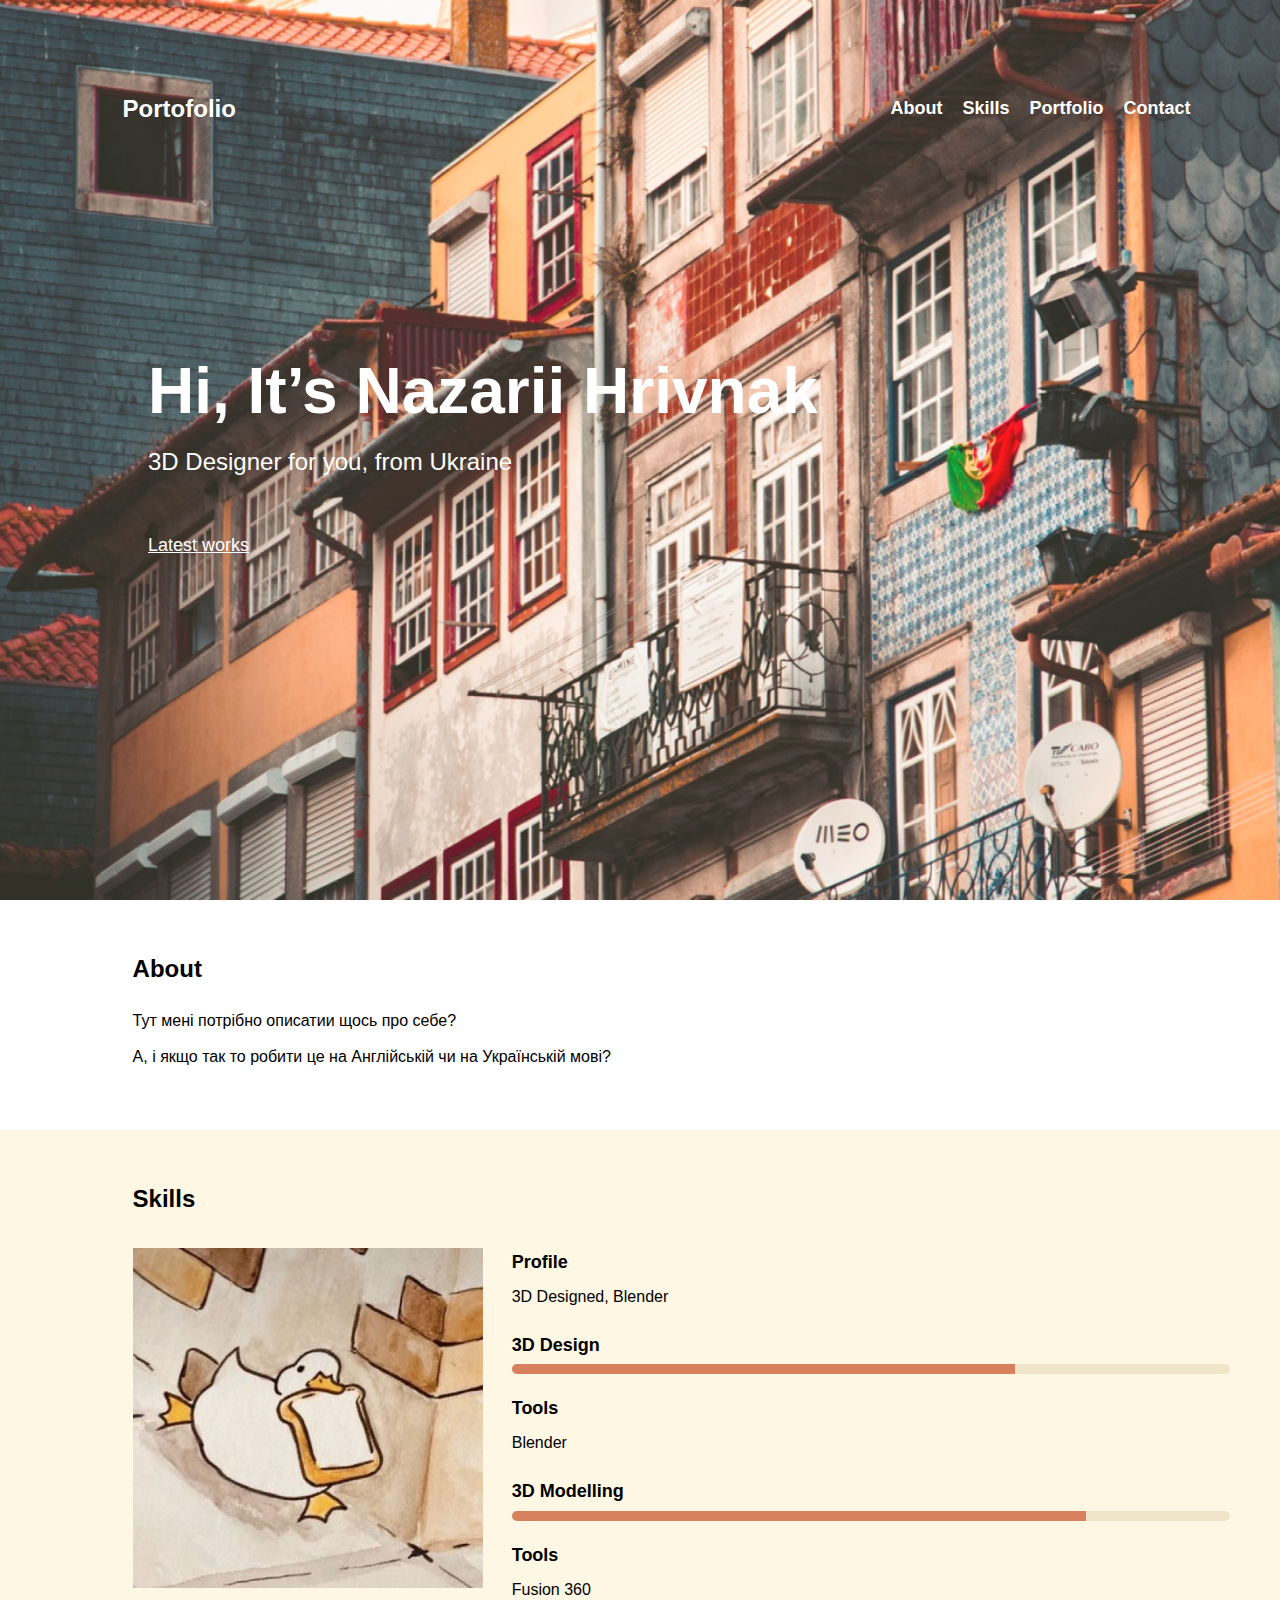
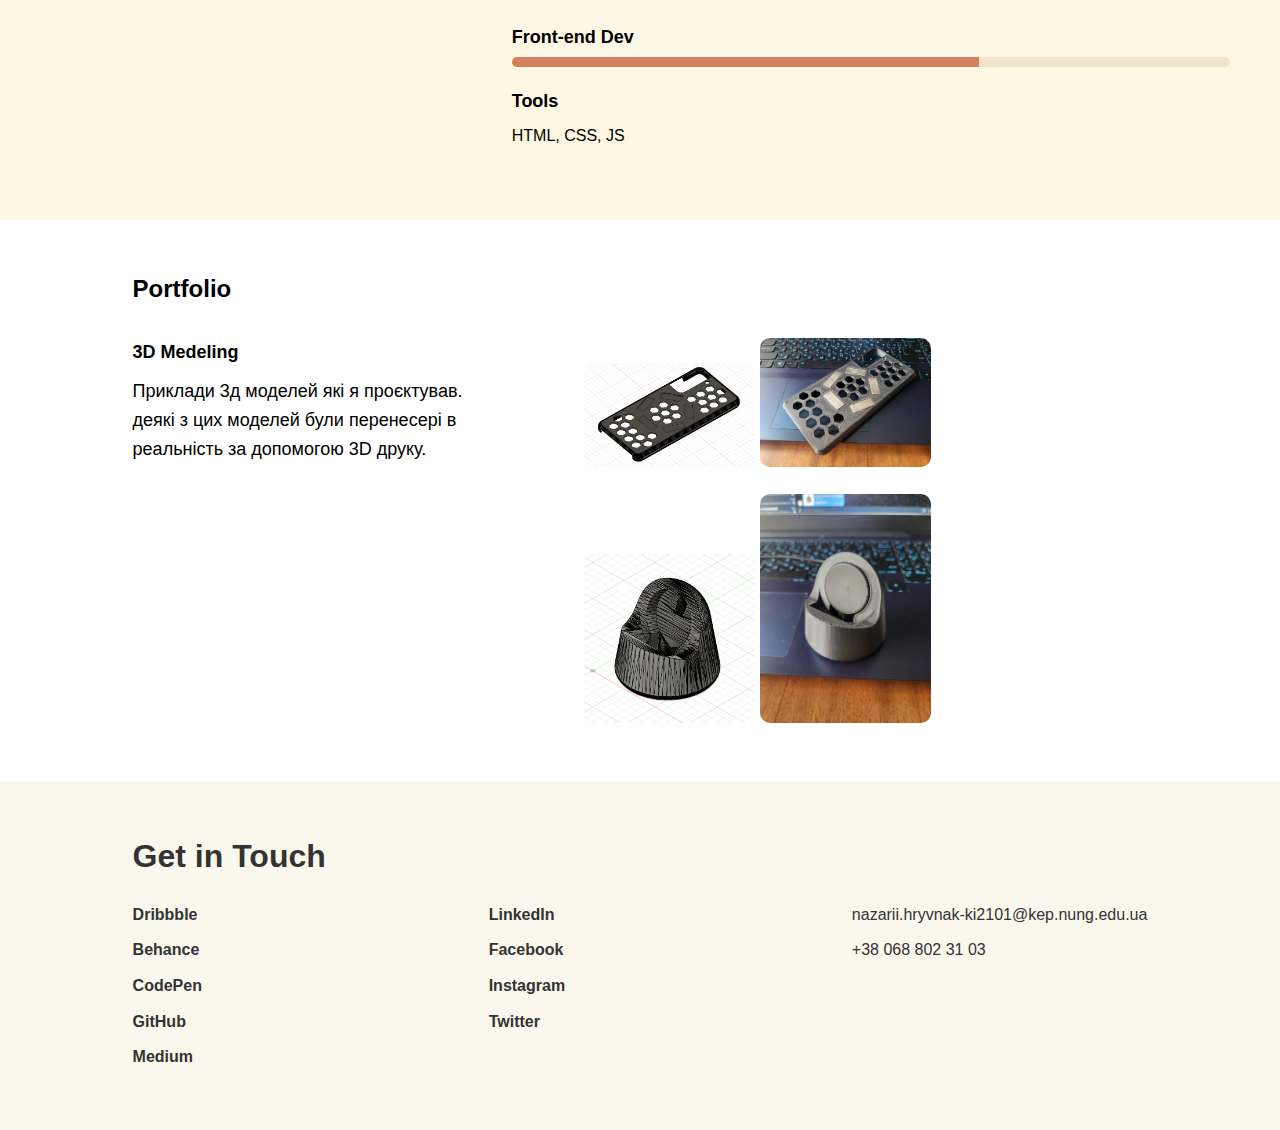
==== index.html @ b65e94d0 "Add files via upload" ====
<!DOCTYPE html>
<html lang="en">
<head>
    <meta charset="UTF-8">
    <meta name="viewport" content="width=device-width, initial-scale=1.0">
    <title>Portfolio</title>
    <link rel="stylesheet" href="styles.css">
</head>
<body>
    <header>
        <nav>
            <div class="logo">Portofolio</div>
            <ul>
                <li><a href="#about">About</a></li>
                <li><a href="#skills">Skills</a></li>
                <li><a href="#portfolio">Portfolio</a></li>
                <li><a href="#contact">Contact</a></li>
            </ul>
        </nav>
        <section class="hero">
            <div class="overlay">
                <h1>Hi, It’s Nazarii Hrivnak</h1>
                <p>3D Designer for you, from Ukraine</p>
                <a href="#portfolio" class="btn">Latest works</a>
            </div>
        </section>
    </header>

    <main>
        <section id="about" class="about">
            <h2>About</h2>
            <p>Тут мені потрібно описатии щось про себе?</p>
            <p>А, і якщо так то робити це на Англійській чи на Українській мові?</p>
        </section>

        <section id="skills" class="skills">
            <h2>Skills</h2>
            <div class="skills-container">
                <div class="profile-img">
                    <img src="Images/Photo.jpg" alt="Profile Image">
                </div>

                <div class="skills-info">
                    <div class="skill-row">
                        <span class="label">Profile</span>
                        <span class="info">3D Designed, Blender</span>
                    </div>

                    <div class="skill-row">
                        <span class="label">3D Design</span>
                        <div class="progress-bar">
                            <div class="progress" style="width: 70%;"></div>
                        </div>
                    </div>

                    <div class="skill-row">
                        <span class="label">Tools</span>
                        <span class="info">Blender</span>
                    </div>

                    <div class="skill-row">
                        <span class="label">3D Modelling</span>
                        <div class="progress-bar">
                            <div class="progress" style="width: 80%;"></div>
                        </div>
                    </div>

                    <div class="skill-row">
                        <span class="label">Tools</span>
                        <span class="info">Fusion 360</span>
                    </div>

                    <div class="skill-row">
                        <span class="label">Front-end Dev</span>
                        <div class="progress-bar">
                            <div class="progress" style="width: 65%;"></div>
                        </div>
                    </div>

                    <div class="skill-row">
                        <span class="label">Tools</span>
                        <span class="info">HTML, CSS, JS</span>
                    </div>
                </div>
            </div>
        </section>


        <section id="portfolio" class="portfolio">
            <h2>Portfolio</h2>
            <div class="portfolio-container">
                <div class="portfolio-description">
                    <h3>3D Medeling</h3>
                    <p>Приклади 3д моделей які я проєктував. деякі з цих моделей були перенесері в реальність за допомогою 3D друку.</p>
                </div>
                <div class="portfolio-images">
                    <div class="image-row">
                        <img src="Images/CaseM.png" alt="Portfolio image 1">
                        <img src="Images/CaseR.jpg" alt="Portfolio image 2">
                    </div>
                    <div class="image-row">
                        <img src="Images/WatchM.png" alt="Portfolio image 3">
                        <img src="Images/watchR.jpg" alt="Portfolio image 4">
                    </div>
                </div>
            </div>
        </section>

        <footer id="contact" class="contact">
            <h2>Get in Touch</h2>
            <div class="contact-container">
                <div class="social-links">
                    <ul>
                        <li><a href="#">Dribbble</a></li>
                        <li><a href="#">Behance</a></li>
                        <li><a href="#">CodePen</a></li>
                        <li><a href="#">GitHub</a></li>
                        <li><a href="#">Medium</a></li>
                    </ul>
                </div>
                <div class="social-links">
                    <ul>
                        <li><a href="#">LinkedIn</a></li>
                        <li><a href="#">Facebook</a></li>
                        <li><a href="#">Instagram</a></li>
                        <li><a href="#">Twitter</a></li>
                    </ul>
                </div>
                <div class="contact-info">
                    <p><a href="mailto:email@example.com">nazarii.hryvnak-ki2101@kep.nung.edu.ua</a></p>
                    <p>+38 068 802 31 03</p>
                </div>
            </div>
        </footer>

    </main>
</body>
</html>
---- styles.css ----
* {
    margin: 0;
    padding: 0;
    box-sizing: border-box;
}

body {
    font-family: Arial, sans-serif;
    line-height: 1.6;
}

header {
    position: relative;
}

nav {
    display: flex;
    justify-content: space-between;
    align-items: center;
    padding: 7%;
    background: transparent;
    position: absolute;
    width: 100%;
    color: #fff;
    font-weight: bold;
    top: 0;
    z-index: 10;
}

nav .logo {
    padding-left: 3%;
    font-size: 24px;
    font-weight: bold;
}

nav ul {
    list-style: none;
    display: flex;
}

nav ul li {
    margin-left: 20px;
}

nav ul li a {
    text-decoration: none;
    color: #ffffff;
    font-weight: bold;
    font-size: 18px;
}

.hero {
    background: url('Images/main-bg.png') no-repeat center center/cover;
    height: 100vh;
    position: relative;
    display: flex;
    justify-content: left;
    padding-left: 10%;
    align-items: center;
    opacity: 0.9;
}

.hero .overlay {
    background: transparent;
    color: #fff;
    padding: 20px;
    font-size: 15px;
    text-align: left;
    position: relative;
}

.hero h1 {
    font-size: 64px;
}

.hero p {
    font-size: 24px;
}

.hero .btn {
    display: inline-block;
    font-size: 18px;
    margin-top: 50px;
    background: transparent;
    color: #ffffff;
    text-decoration: underline;
}

.about {
    padding: 50px;
    text-align: left;
}

.about h2 {
    font-size: 24px;
    margin-bottom: 20px;
    padding-left: 7%;
}

.about p {
    font-size: 1rem;
    margin-bottom: 10px;
    padding-left: 7%;
}

@media (max-width: 768px) {
    .hero h1 {
        font-size: 2rem;
    }

    .hero p {
        font-size: 1rem;
    }

    nav ul {
        flex-direction: column;
        margin-top: 10px;
    }

    nav ul li {
        margin-left: 0;
        margin-bottom: 10px;
    }
}




.skills {
    padding: 50px;
    background-color: #fdf7e3; 
    display: flex;
    flex-direction: column;
    
}

.skills h2 {
    text-align: left;
    font-size: 24px;
    margin-bottom: 30px;
    padding-left: 7%;
}

.skills-container {
    display: grid;
    grid-template-columns: 1fr 2fr;
    gap: 20px;
    margin-left: 7%;
    align-items: start;
}

.profile-img img {
    width: 350px;
    height: 340px;
}

.skills-info {
    font-size: 18px;
    display: flex;
    flex-direction: column;
    justify-content: space-between;
}

.skill-row {
    font-size: 18px;
    margin-bottom: 20px;
}

.skill-row .label {
    font-size: 18px;
    font-weight: bold;
    margin-bottom: 5px;
    display: block;
}

.skill-row .info {
    font-size: 1rem;
    margin-bottom: 10px;
}

.progress-bar {
    width: 100%;
    background-color: #f0e5c9;
    border-radius: 5px;
    overflow: hidden;
}

.progress {
    height: 10px;
    background-color: #d6805d;
}

@media (max-width: 768px) {
    .skills-container {
        grid-template-columns: 1fr;
    }

    .profile-img img {
        max-width: 100%;
    }
}



.portfolio {
    padding: 50px;
    background-color: #fff;
}

.portfolio h2 {
    padding-left: 7%;
    font-size: 24px;
    margin-bottom: 30px;
    text-align: left;
}

.portfolio-container {
    padding-left: 7%;
    display: grid;
    grid-template-columns: 1fr 2fr;
    gap: 20px;
    align-items: start;
}

.portfolio-description h3 {

    font-size: 18px;
    margin-bottom: 10px;
}

.portfolio-description p {

    font-size: 18px;
    line-height: 1.6;
    margin-bottom: 20px;
}

.portfolio-images {
    display: flex;
    flex-wrap: wrap;
    justify-content: space-between;
    gap: 20px;
    padding-left: 10%;
    padding-right: 10%;
}

.portfolio-images img {
    width: calc(33.33% - 20px);
    height: auto;
    object-fit: cover;
    border-radius: 10px;
}

@media (max-width: 1024px) {
    .portfolio-images img {
        width: calc(50% - 20px); 
    }
}

@media (max-width: 768px) {
    .portfolio-images img {
        width: 100%; 
    }
}


@media (max-width: 768px) {
    .portfolio-container {
        grid-template-columns: 1fr;
    }

    .image-row {
        flex-direction: column;
    }

    .portfolio h2 {
        text-align: center;
    }
}



.contact {
    padding: 50px;
    background-color: #faf7ed;
    text-align: left;
}

.contact h2 {
    padding-left: 7%;
    font-size: 2rem;
    margin-bottom: 20px;
    text-align: left;
    color: #333;
}

.contact-container {
    padding-left: 7%;
    padding-right: 7%;
    display: flex;
    justify-content: space-between;
    flex-wrap: wrap;
    gap: 20px;
}

.social-links ul {
    list-style: none;
    padding: 0;
}

.social-links ul li {
    margin-bottom: 10px;
}

.social-links ul li a {
    text-decoration: none;
    color: #333;
    font-weight: bold;
    transition: color 0.3s;
}

.social-links ul li a:hover {
    color: #666;
}

.contact-info p {
    margin-bottom: 10px;
    font-size: 1rem;
    color: #333;
}

.contact-info p a {
    text-decoration: none;
    color: #333;
    transition: color 0.3s;
}

.contact-info p a:hover {
    color: #666;
}

@media (max-width: 768px) {
    .contact-container {
        flex-direction: column;
        align-items: center;
        text-align: center;
    }
}
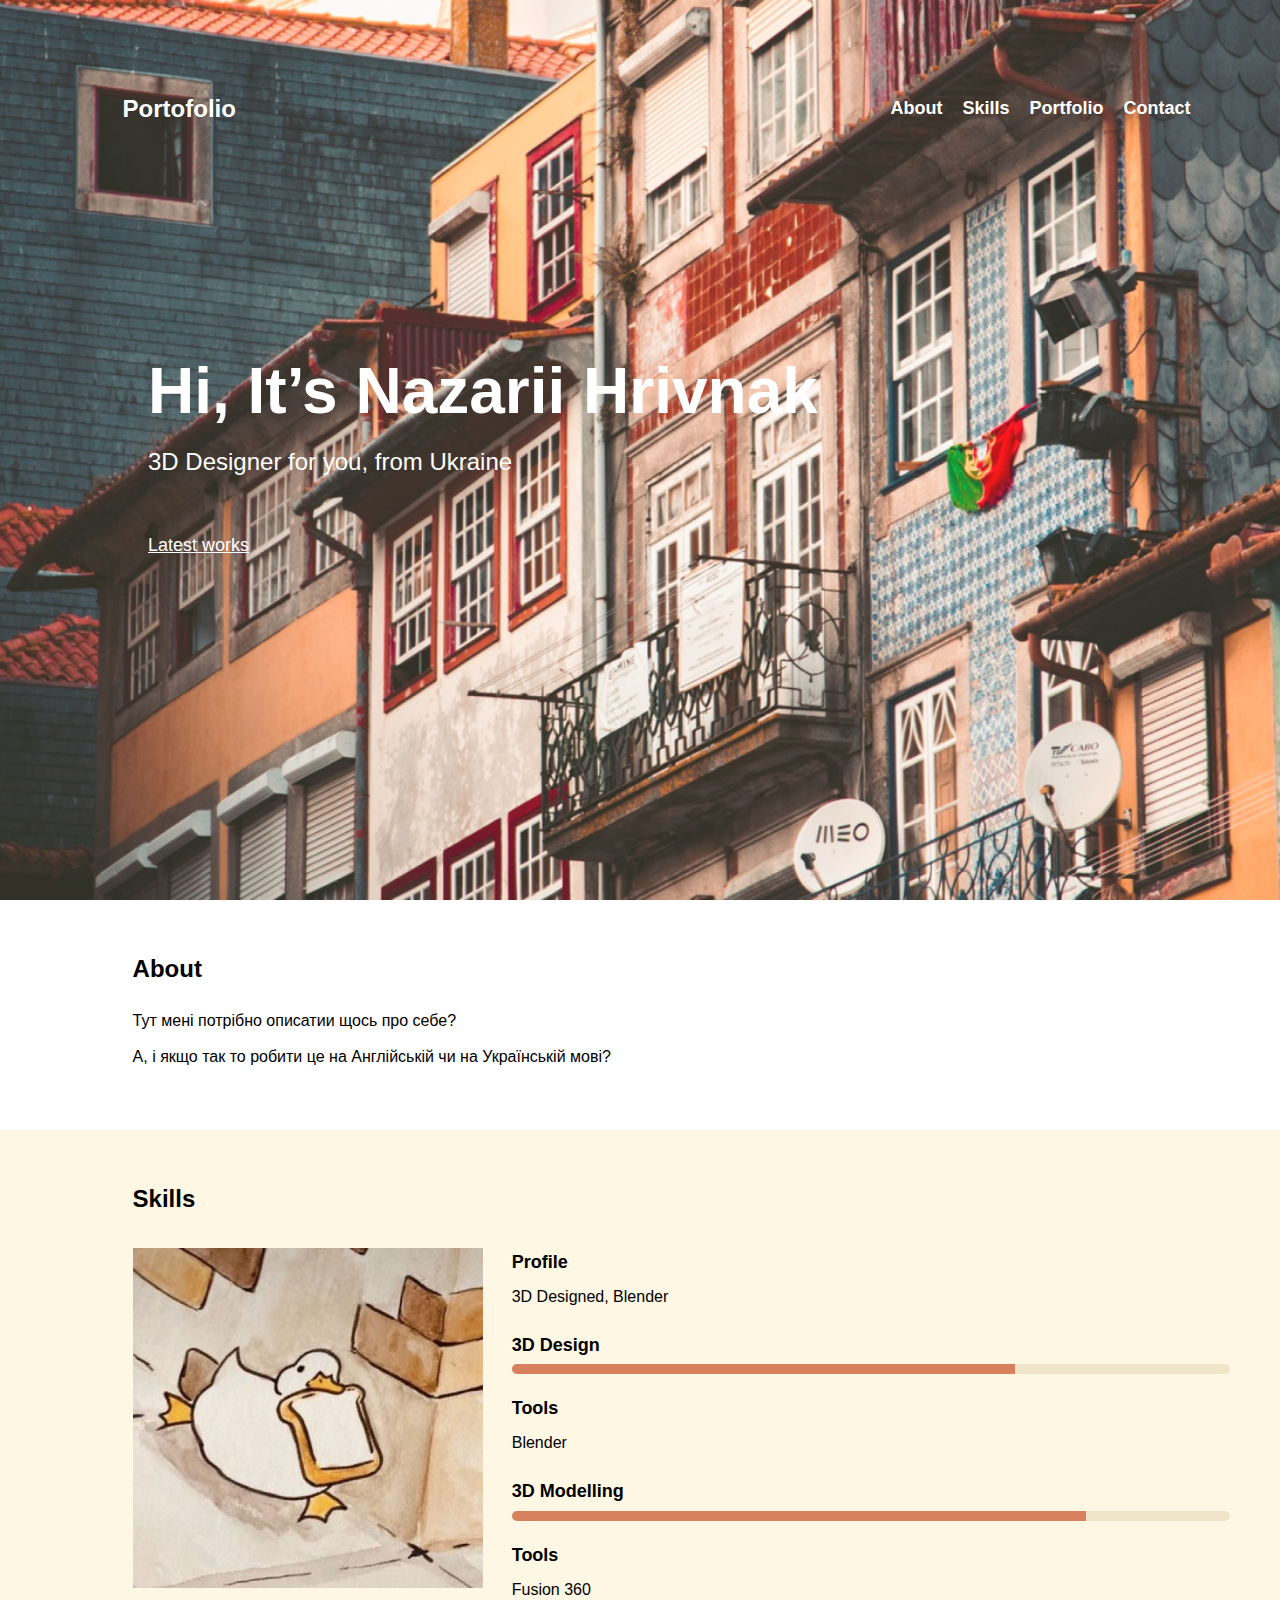
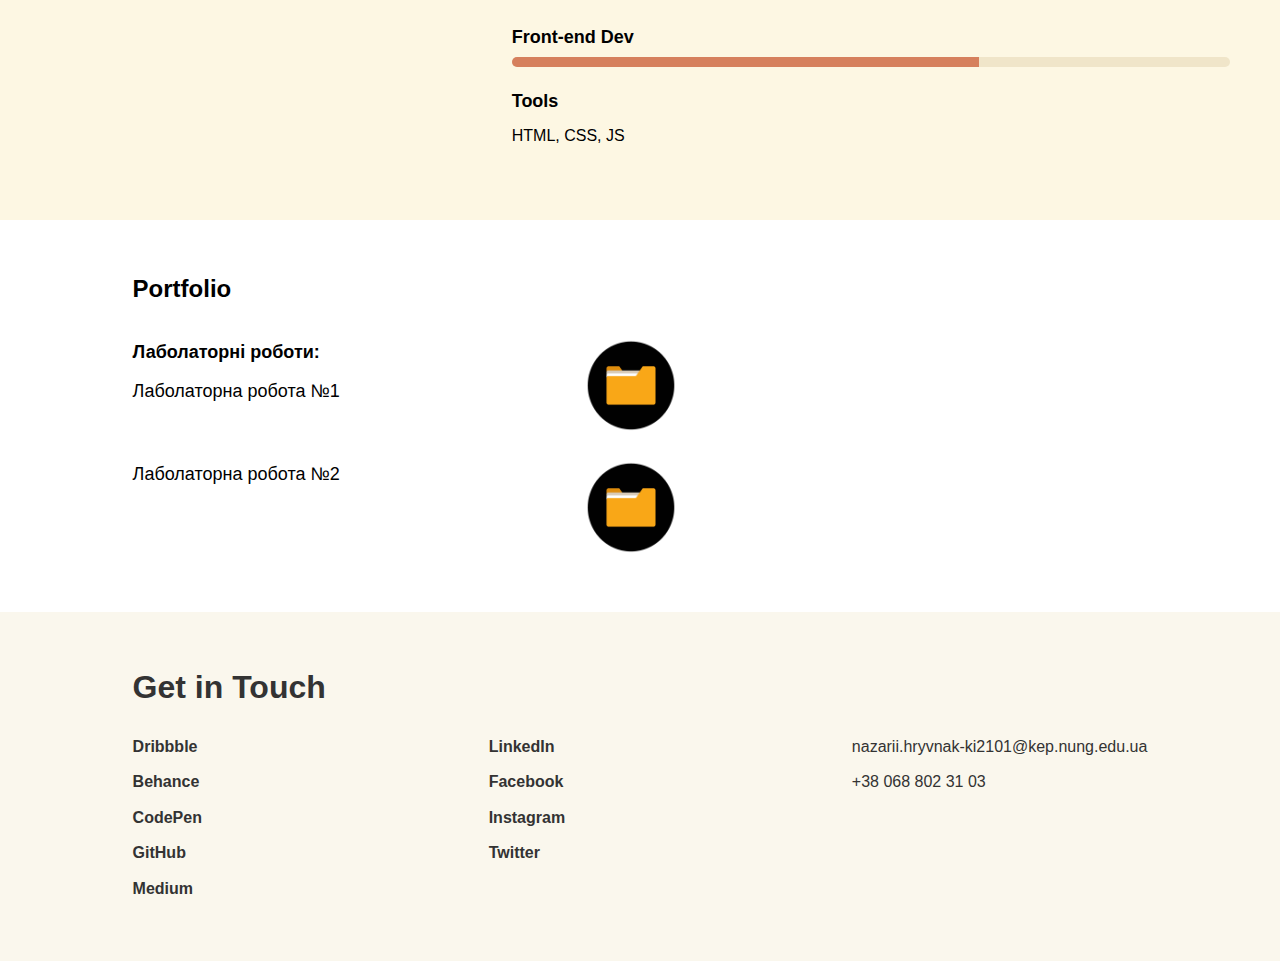
==== commit 8a470f84: "Add files via upload" ====
--- a/index.html
+++ b/index.html
@@ -90,19 +90,29 @@
             <h2>Portfolio</h2>
             <div class="portfolio-container">
                 <div class="portfolio-description">
-                    <h3>3D Medeling</h3>
-                    <p>Приклади 3д моделей які я проєктував. деякі з цих моделей були перенесері в реальність за допомогою 3D друку.</p>
+                    <h3>Лаболаторні роботи:</h3>
+                    <p>Лаболаторна робота №1</p>
                 </div>
                 <div class="portfolio-images">
                     <div class="image-row">
-                        <img src="Images/CaseM.png" alt="Portfolio image 1">
-                        <img src="Images/CaseR.jpg" alt="Portfolio image 2">
-                    </div>
-                    <div class="image-row">
-                        <img src="Images/WatchM.png" alt="Portfolio image 3">
-                        <img src="Images/watchR.jpg" alt="Portfolio image 4">
+                        <a href="Lab1/index.html" target="_blank">
+                            <img src="Images/1726381969656.png" alt="Portfolio image 1" class="hover-image">
+                        </a>
                     </div>
                 </div>
+                
+
+                <div class="portfolio-description">
+                    <p>Лаболаторна робота №2</p>
+                </div>
+                <div class="portfolio-images">
+                    <div class="image-row">
+                        <a href="index.html" target="_blank">
+                            <img src="Images/1726381969656.png" alt="Portfolio image 1" class="hover-image">
+                        </a>
+                    </div>
+                </div>
+
             </div>
         </section>
 
--- a/styles.css
+++ b/styles.css
@@ -202,6 +202,7 @@
 
 
 
+
 .portfolio {
     padding: 50px;
     background-color: #fff;
@@ -238,18 +239,27 @@
 .portfolio-images {
     display: flex;
     flex-wrap: wrap;
-    justify-content: space-between;
-    gap: 20px;
     padding-left: 10%;
     padding-right: 10%;
 }
 
 .portfolio-images img {
-    width: calc(33.33% - 20px);
+    width: calc(20% - 20px);
     height: auto;
     object-fit: cover;
     border-radius: 10px;
 }
+
+.portfolio-images .image-row a .hover-image {
+    transition: opacity 0.5s ease;
+}
+
+.portfolio-images .image-row a .hover-image:hover {
+    content: url('Images/1726381944969.png');
+}
+
+
+
 
 @media (max-width: 1024px) {
     .portfolio-images img {
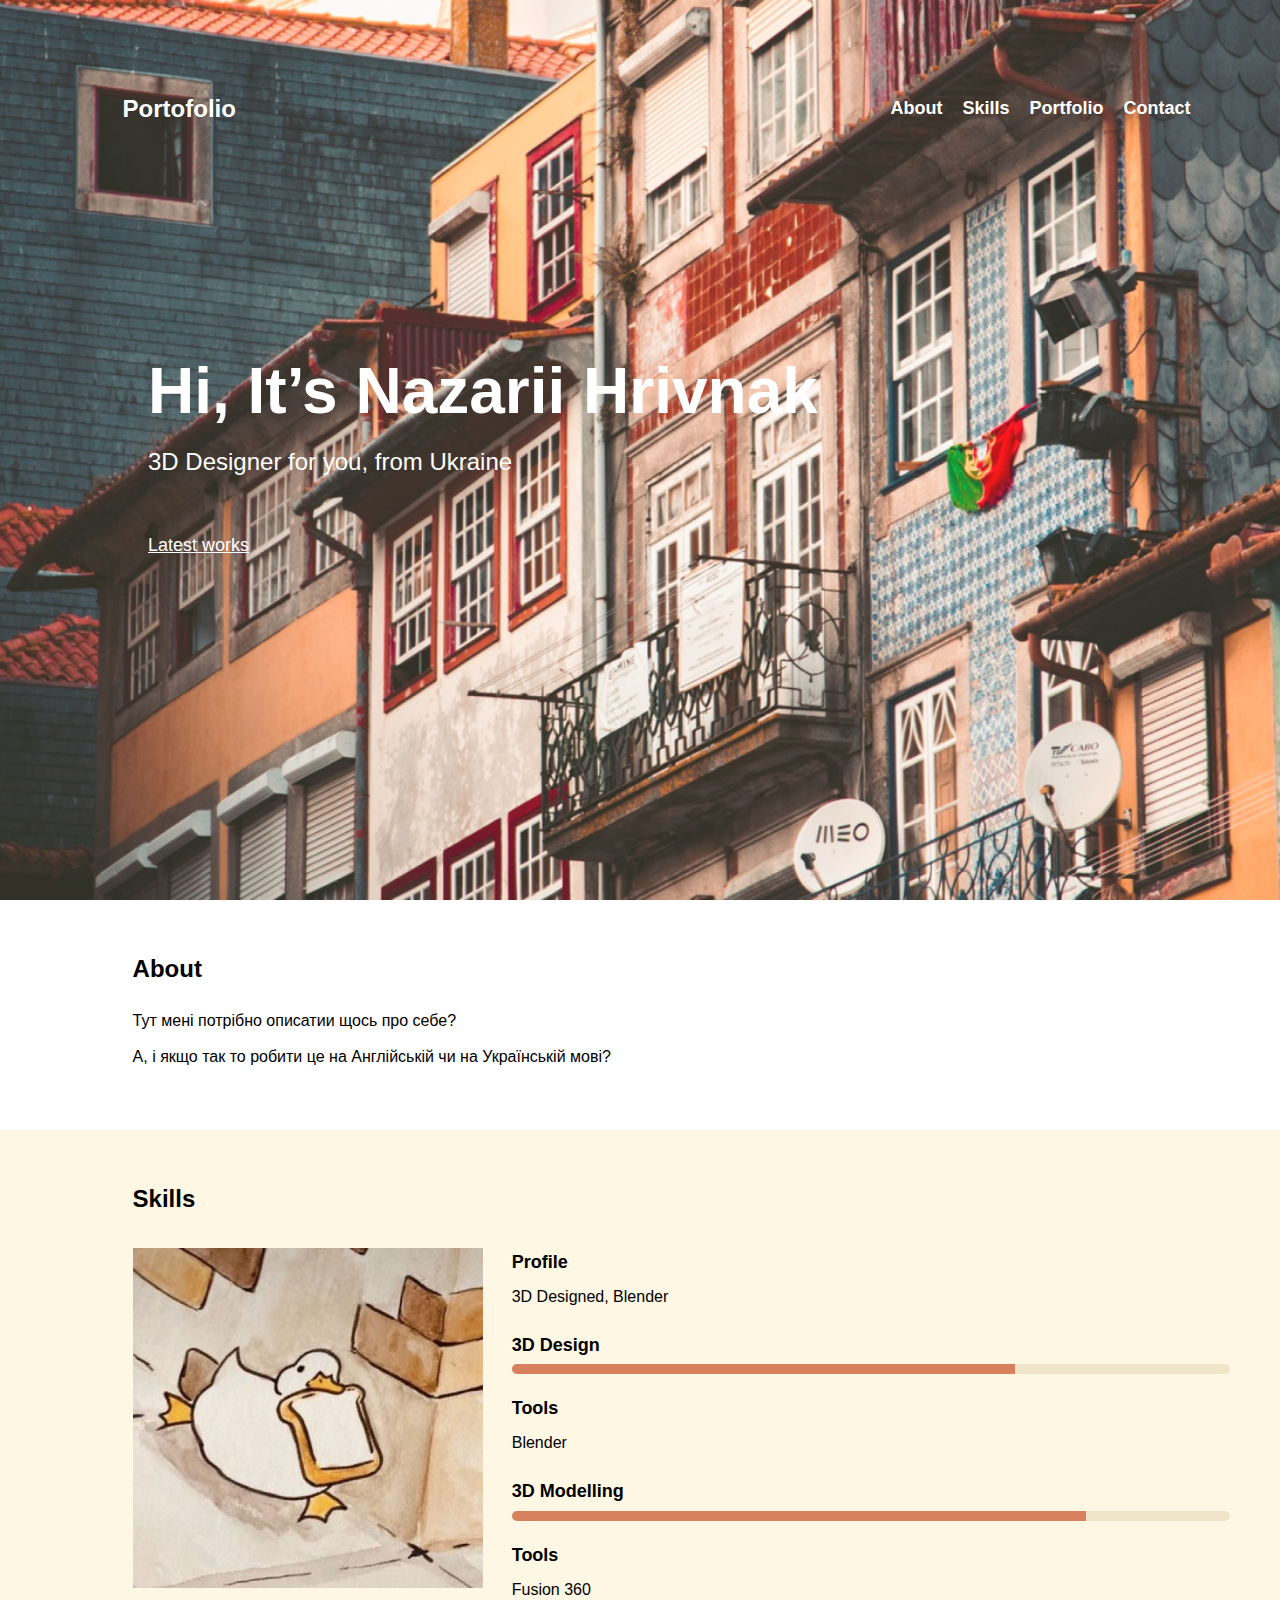
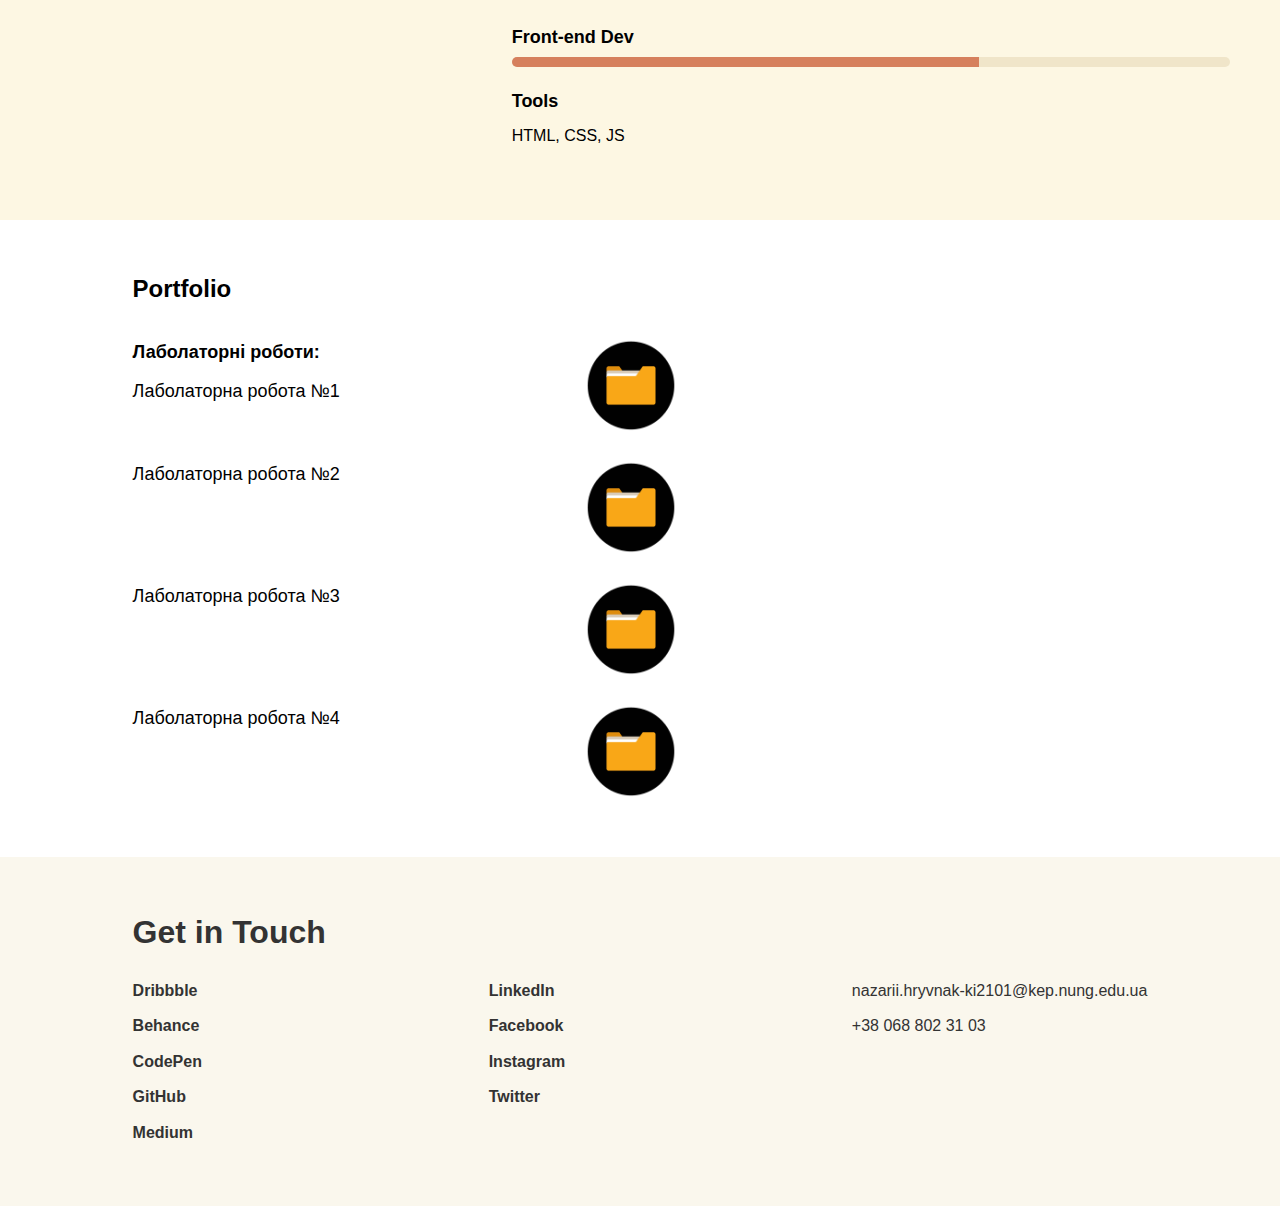
==== commit f0d10df8: "Update index.html" ====
--- a/index.html
+++ b/index.html
@@ -113,6 +113,32 @@
                     </div>
                 </div>
 
+
+                <div class="portfolio-description">
+                    <p>Лаболаторна робота №3</p>
+                </div>
+                <div class="portfolio-images">
+                    <div class="image-row">
+                        <a href="Lab3/index.html" target="_blank">
+                            <img src="Images/1726381969656.png" alt="Portfolio image 1" class="hover-image">
+                        </a>
+                    </div>
+                </div>
+
+
+                <div class="portfolio-description">
+                    <p>Лаболаторна робота №4</p>
+                </div>
+                <div class="portfolio-images">
+                    <div class="image-row">
+                        <a href="Lab4/index.html" target="_blank">
+                            <img src="Images/1726381969656.png" alt="Portfolio image 1" class="hover-image">
+                        </a>
+                    </div>
+                </div>
+
+
+
             </div>
         </section>
 
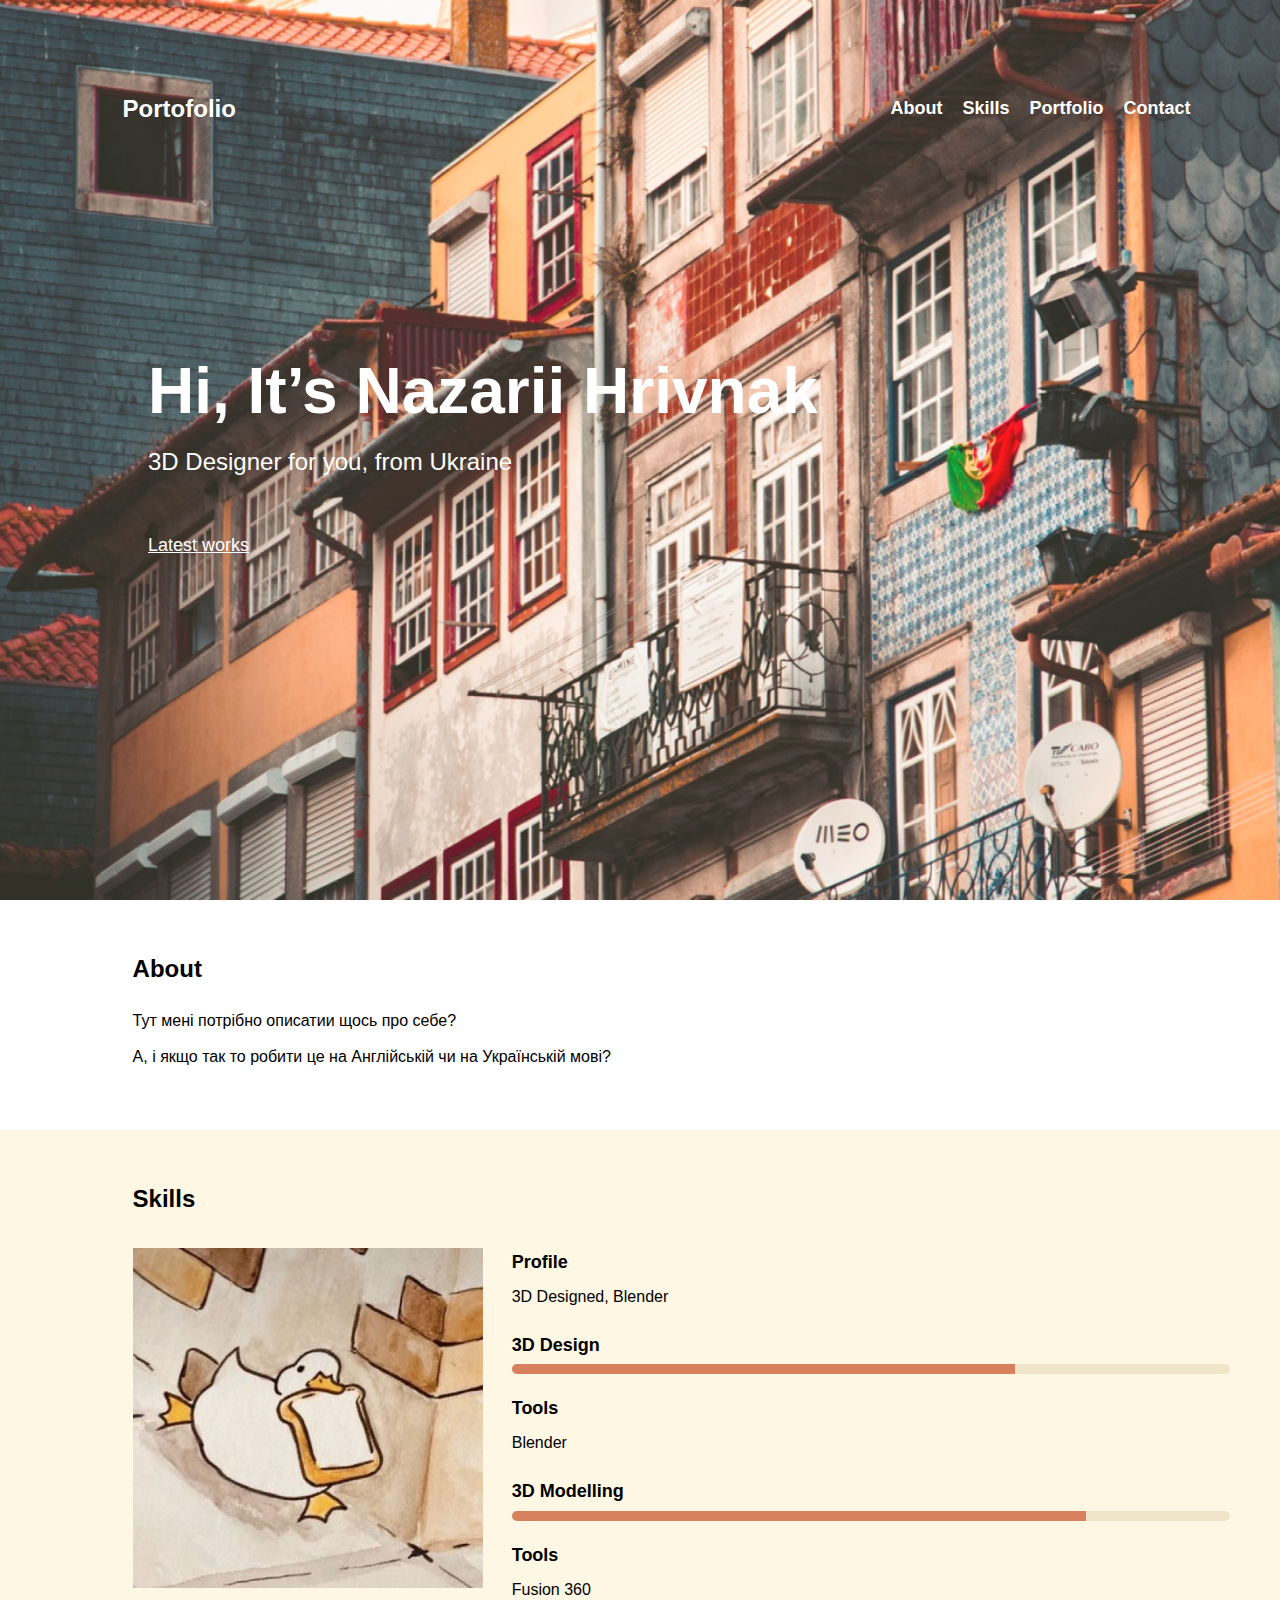
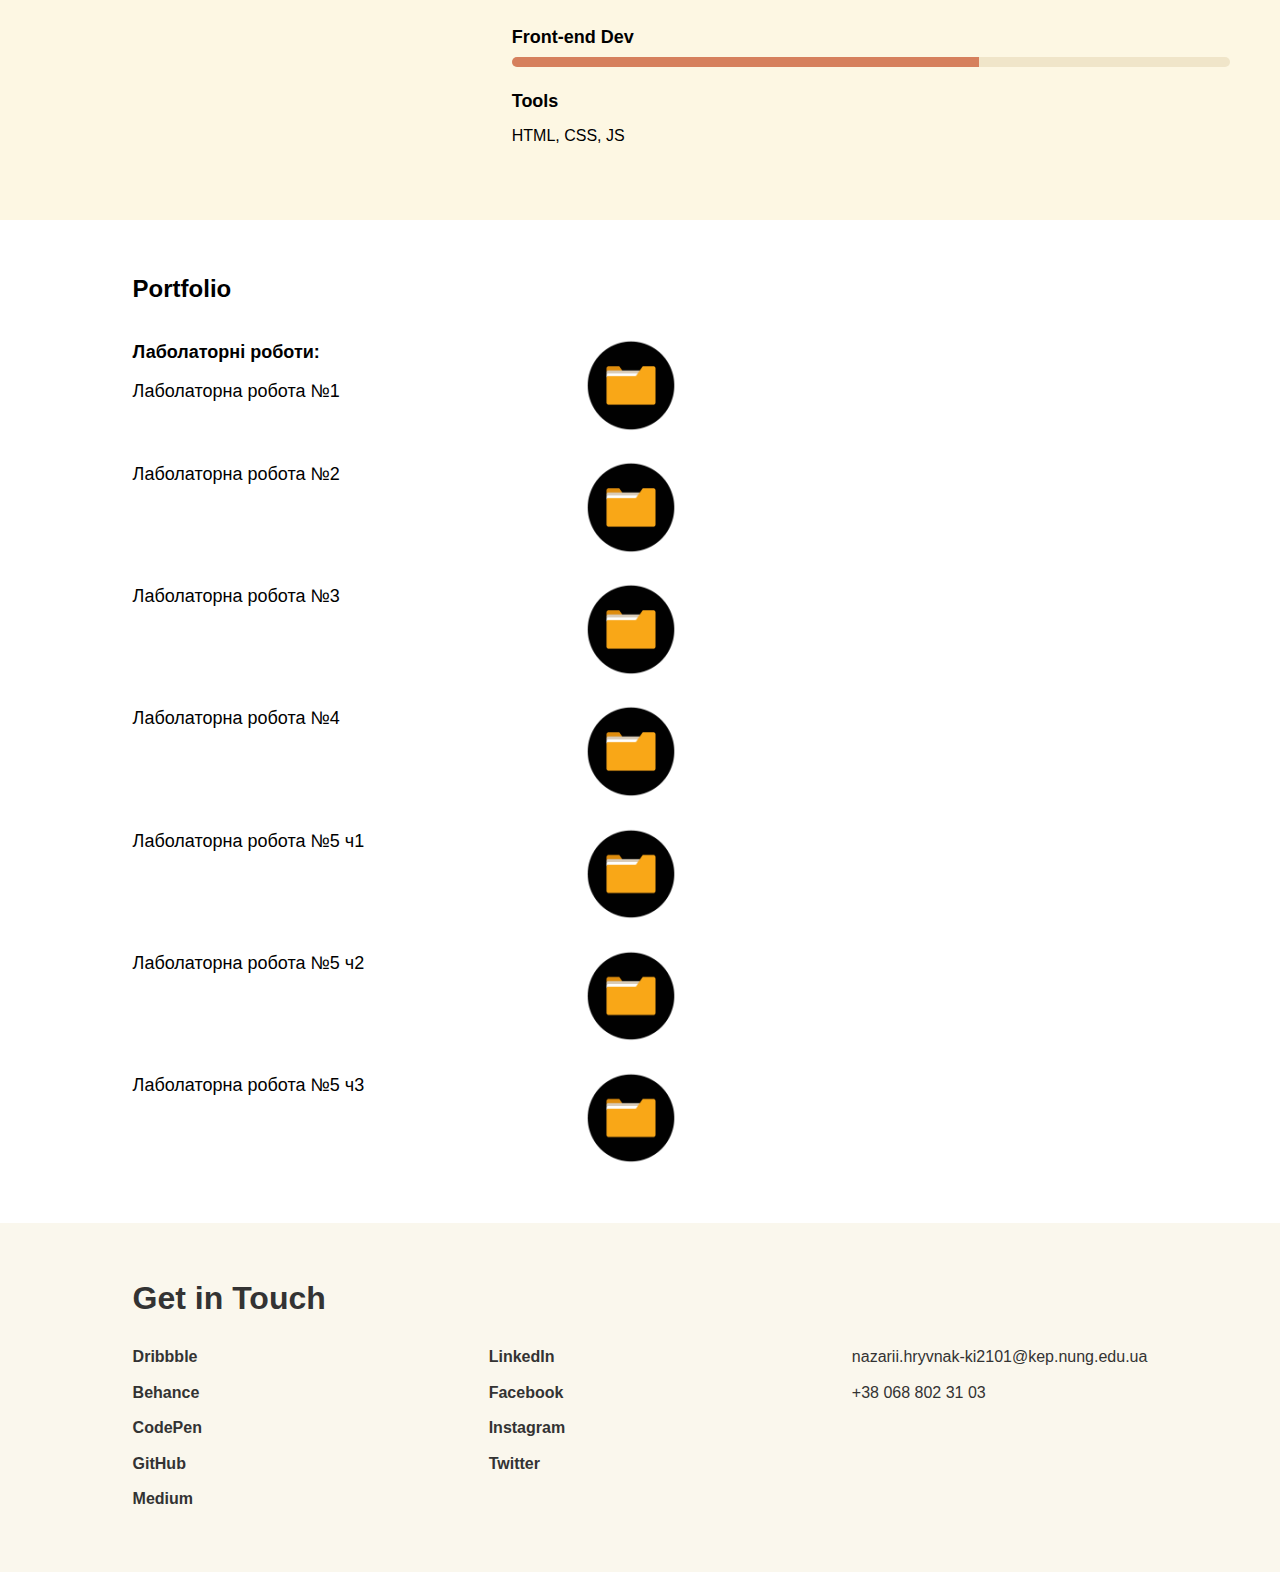
==== commit 408ecaeb: "Add files via upload" ====
--- a/index.html
+++ b/index.html
@@ -137,6 +137,39 @@
                     </div>
                 </div>
 
+                <div class="portfolio-description">
+                    <p>Лаболаторна робота №5 ч1</p>
+                </div>
+                <div class="portfolio-images">
+                    <div class="image-row">
+                        <a href="Lab5/index.html" target="_blank">
+                            <img src="Images/1726381969656.png" alt="Portfolio image 1" class="hover-image">
+                        </a>
+                    </div>
+                </div>
+
+                <div class="portfolio-description">
+                    <p>Лаболаторна робота №5 ч2</p>
+                </div>
+                <div class="portfolio-images">
+                    <div class="image-row">
+                        <a href="Lab5/index.html" target="_blank">
+                            <img src="Images/1726381969656.png" alt="Portfolio image 1" class="hover-image">
+                        </a>
+                    </div>
+                </div>
+
+                <div class="portfolio-description">
+                    <p>Лаболаторна робота №5 ч3</p>
+                </div>
+                <div class="portfolio-images">
+                    <div class="image-row">
+                        <a href="Lab5/index.html" target="_blank">
+                            <img src="Images/1726381969656.png" alt="Portfolio image 1" class="hover-image">
+                        </a>
+                    </div>
+                </div>
+
 
 
             </div>
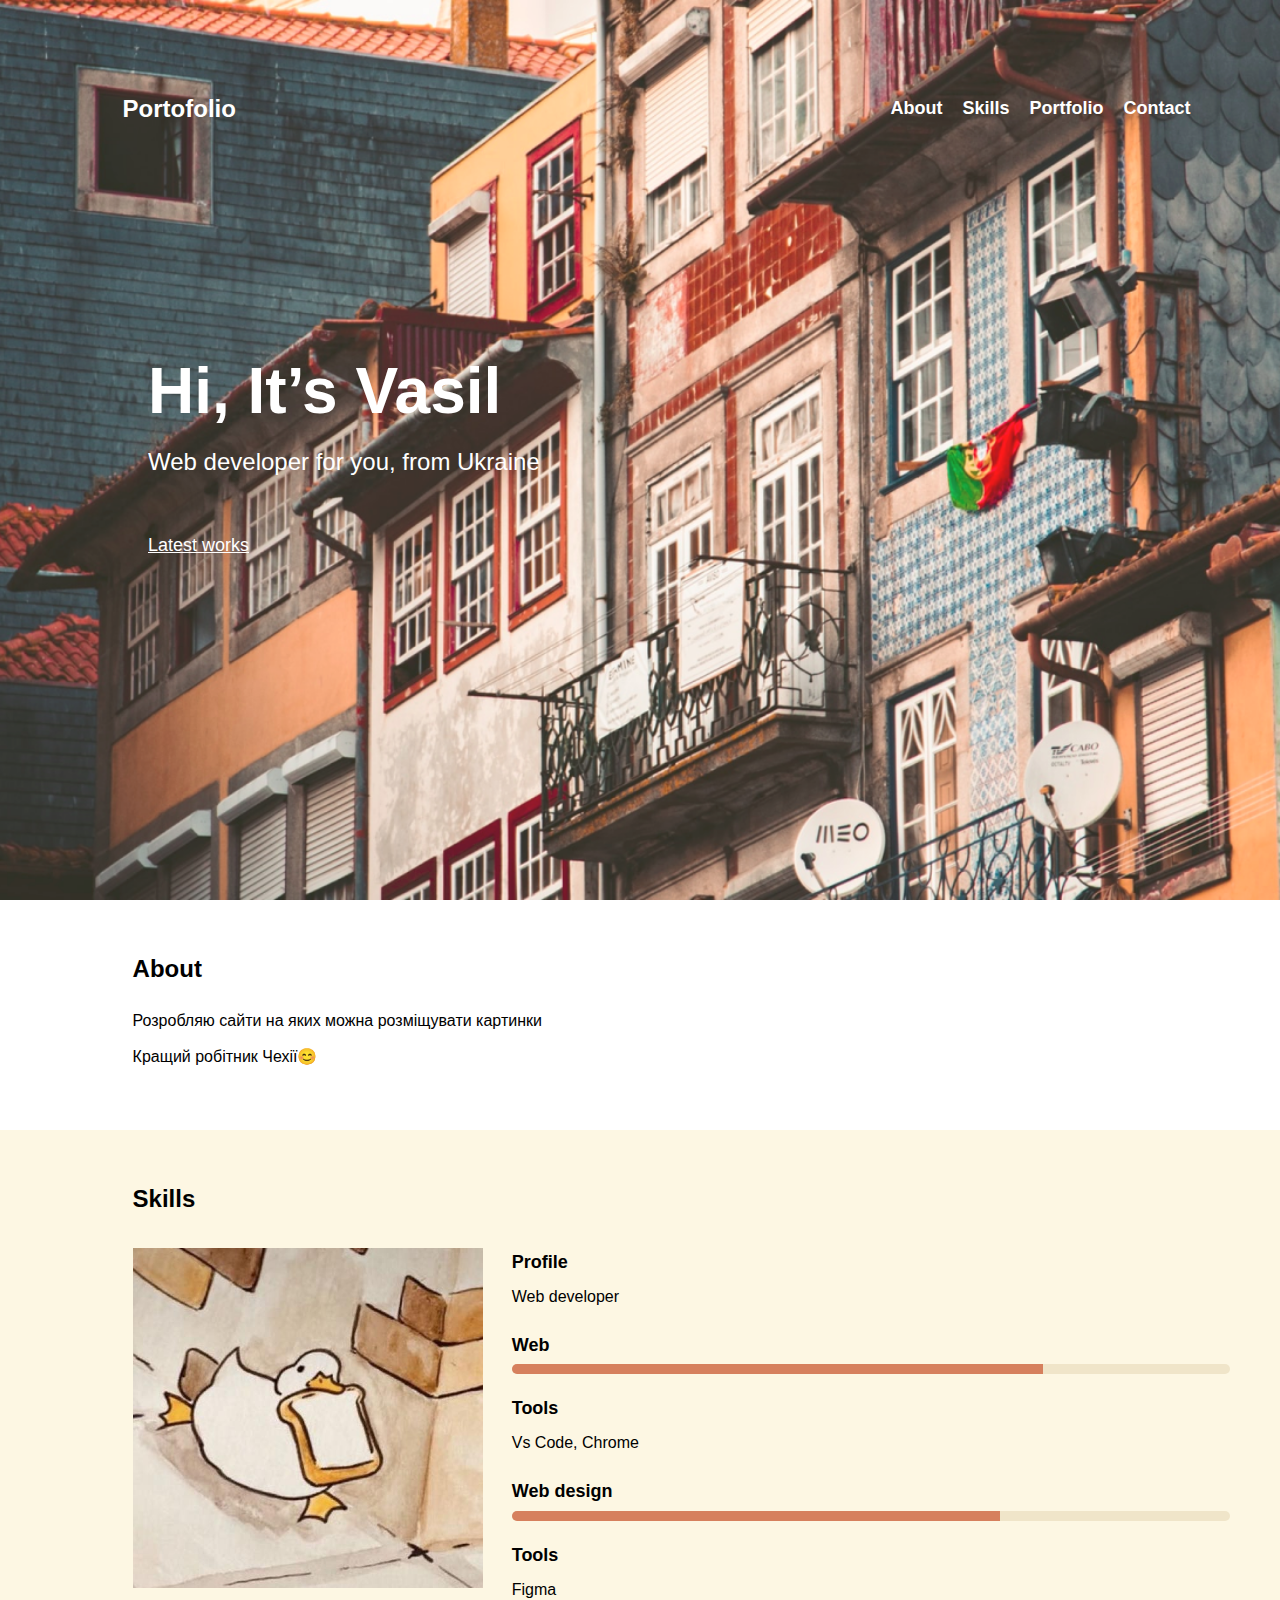
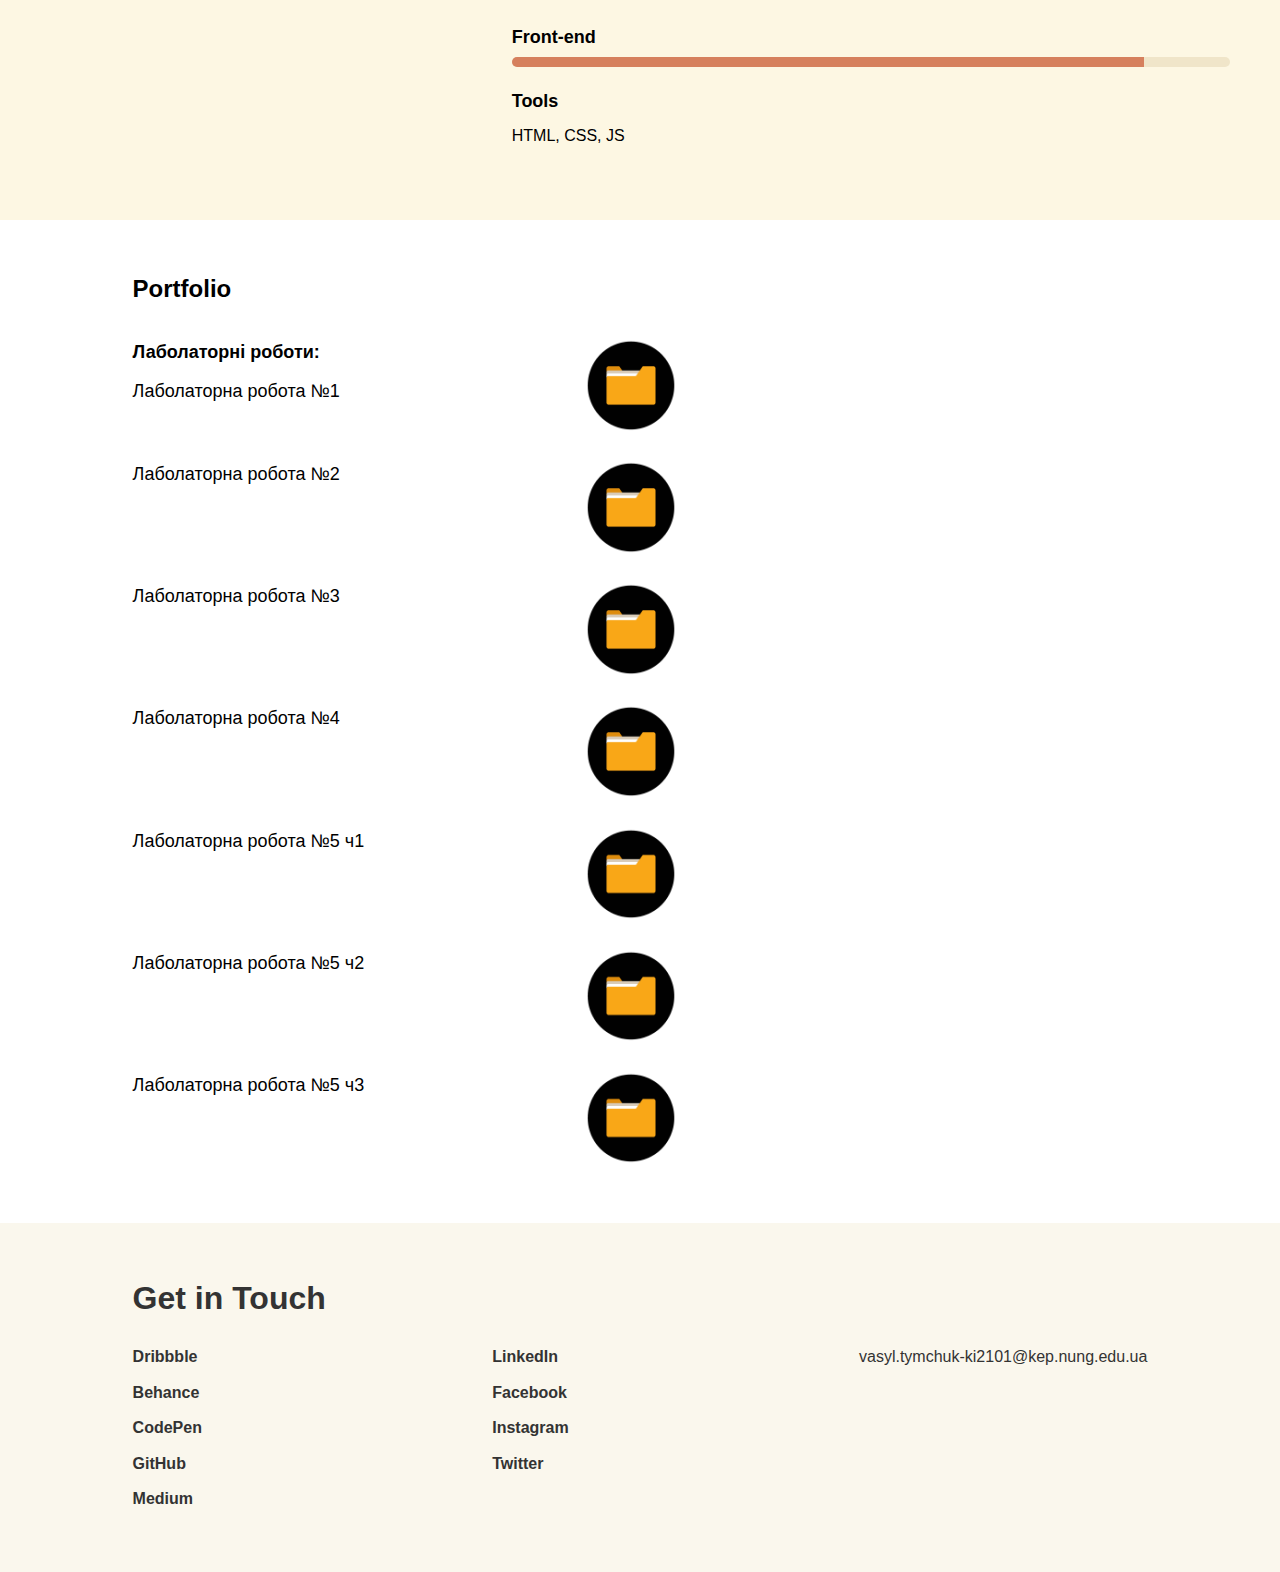
==== commit d0be743a: "Add files via upload" ====
--- a/index.html
+++ b/index.html
@@ -19,8 +19,8 @@
         </nav>
         <section class="hero">
             <div class="overlay">
-                <h1>Hi, It’s Nazarii Hrivnak</h1>
-                <p>3D Designer for you, from Ukraine</p>
+                <h1>Hi, It’s Vasil</h1>
+                <p>Web developer for you, from Ukraine</p>
                 <a href="#portfolio" class="btn">Latest works</a>
             </div>
         </section>
@@ -29,8 +29,8 @@
     <main>
         <section id="about" class="about">
             <h2>About</h2>
-            <p>Тут мені потрібно описатии щось про себе?</p>
-            <p>А, і якщо так то робити це на Англійській чи на Українській мові?</p>
+            <p>Розробляю сайти на яких можна розміщувати картинки</p>
+            <p>Кращий робітник Чехії😊</p>
         </section>
 
         <section id="skills" class="skills">
@@ -43,37 +43,37 @@
                 <div class="skills-info">
                     <div class="skill-row">
                         <span class="label">Profile</span>
-                        <span class="info">3D Designed, Blender</span>
-                    </div>
-
-                    <div class="skill-row">
-                        <span class="label">3D Design</span>
+                        <span class="info">Web developer</span>
+                    </div>
+
+                    <div class="skill-row">
+                        <span class="label">Web</span>
                         <div class="progress-bar">
-                            <div class="progress" style="width: 70%;"></div>
+                            <div class="progress" style="width: 74%;"></div>
                         </div>
                     </div>
 
                     <div class="skill-row">
                         <span class="label">Tools</span>
-                        <span class="info">Blender</span>
-                    </div>
-
-                    <div class="skill-row">
-                        <span class="label">3D Modelling</span>
+                        <span class="info">Vs Code, Chrome</span>
+                    </div>
+
+                    <div class="skill-row">
+                        <span class="label">Web design</span>
                         <div class="progress-bar">
-                            <div class="progress" style="width: 80%;"></div>
+                            <div class="progress" style="width: 68%;"></div>
                         </div>
                     </div>
 
                     <div class="skill-row">
                         <span class="label">Tools</span>
-                        <span class="info">Fusion 360</span>
-                    </div>
-
-                    <div class="skill-row">
-                        <span class="label">Front-end Dev</span>
+                        <span class="info">Figma</span>
+                    </div>
+
+                    <div class="skill-row">
+                        <span class="label">Front-end</span>
                         <div class="progress-bar">
-                            <div class="progress" style="width: 65%;"></div>
+                            <div class="progress" style="width: 88%;"></div>
                         </div>
                     </div>
 
@@ -142,7 +142,7 @@
                 </div>
                 <div class="portfolio-images">
                     <div class="image-row">
-                        <a href="Lab5/index.html" target="_blank">
+                        <a href="Lab5/task1/index.html" target="_blank">
                             <img src="Images/1726381969656.png" alt="Portfolio image 1" class="hover-image">
                         </a>
                     </div>
@@ -153,7 +153,7 @@
                 </div>
                 <div class="portfolio-images">
                     <div class="image-row">
-                        <a href="Lab5/index.html" target="_blank">
+                        <a href="Lab5/task2/index.html" target="_blank">
                             <img src="Images/1726381969656.png" alt="Portfolio image 1" class="hover-image">
                         </a>
                     </div>
@@ -164,7 +164,7 @@
                 </div>
                 <div class="portfolio-images">
                     <div class="image-row">
-                        <a href="Lab5/index.html" target="_blank">
+                        <a href="Lab5/task3/index.html" target="_blank">
                             <img src="Images/1726381969656.png" alt="Portfolio image 1" class="hover-image">
                         </a>
                     </div>
@@ -196,8 +196,8 @@
                     </ul>
                 </div>
                 <div class="contact-info">
-                    <p><a href="mailto:email@example.com">nazarii.hryvnak-ki2101@kep.nung.edu.ua</a></p>
-                    <p>+38 068 802 31 03</p>
+                    <p><a href="mailto:email@example.com">vasyl.tymchuk-ki2101@kep.nung.edu.ua</a></p>
+                    <p> </p>
                 </div>
             </div>
         </footer>
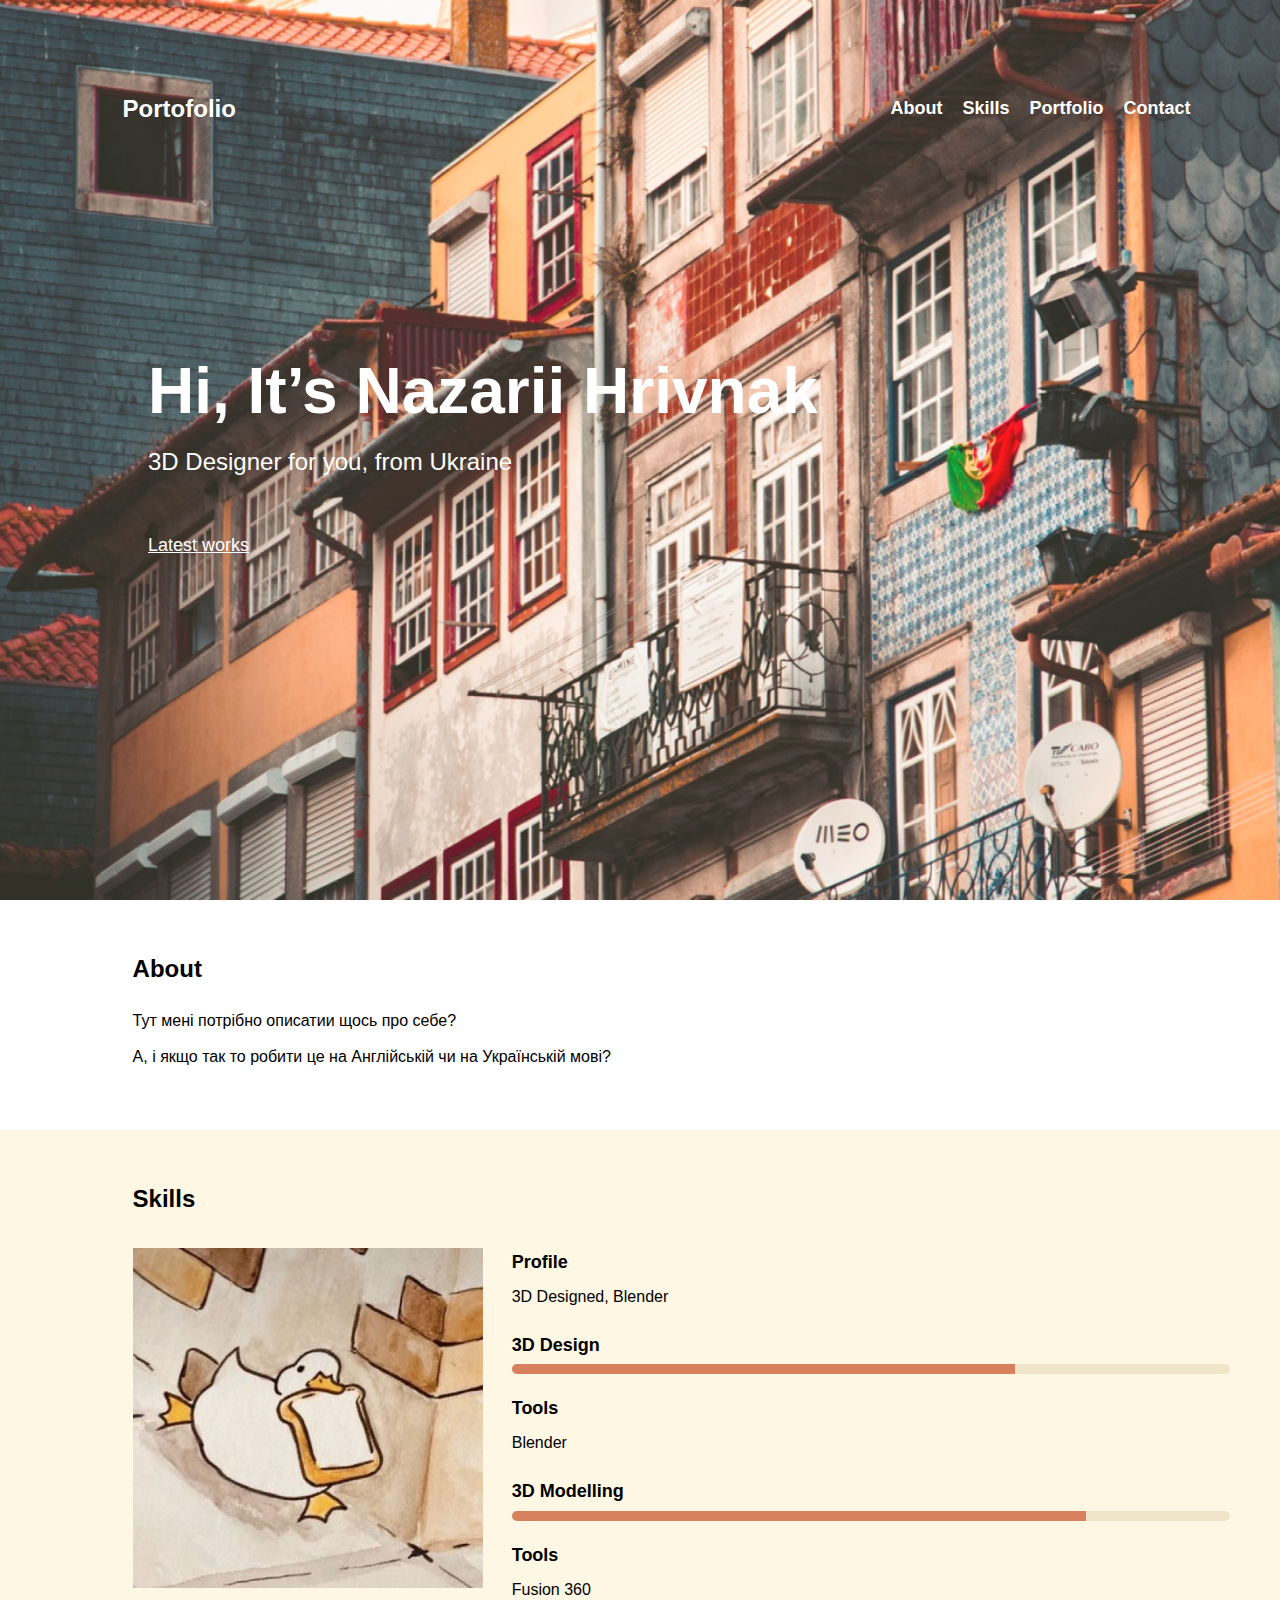
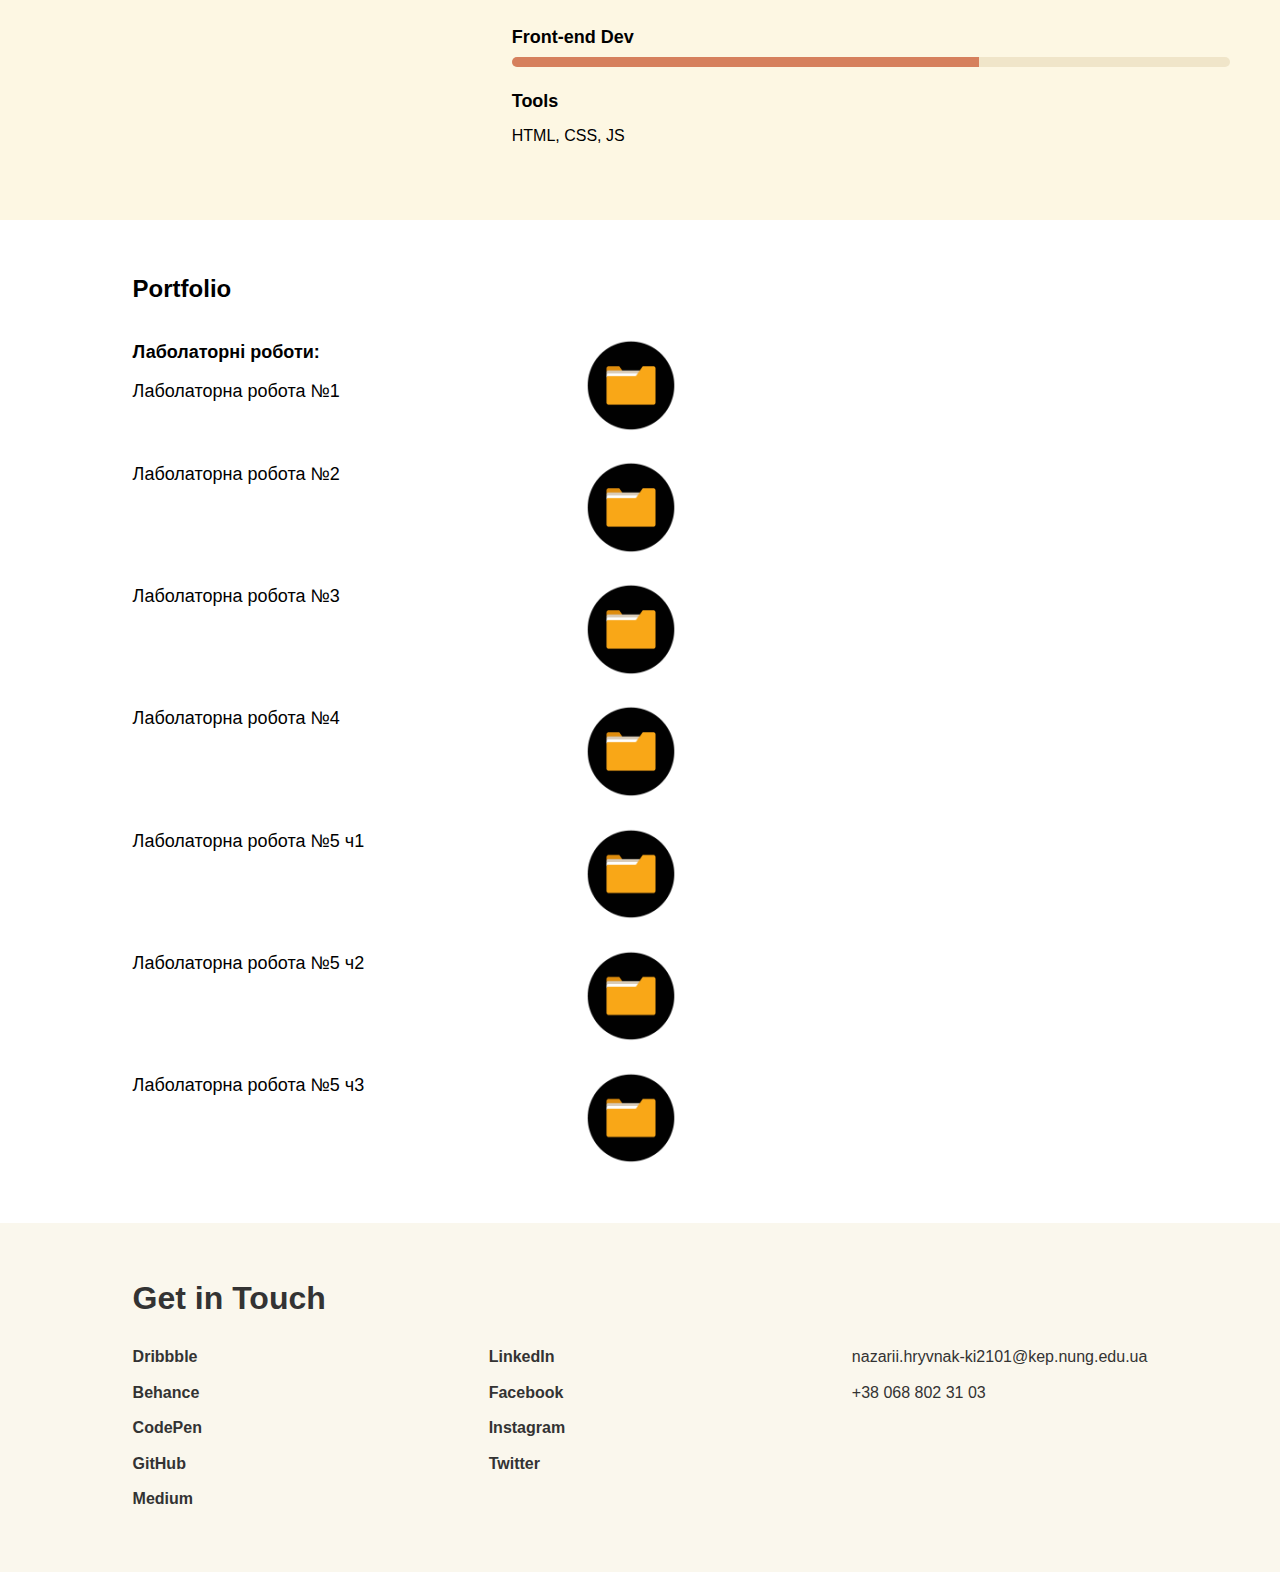
==== commit 2c2a0330: "Merge 78db4275dbafea7bc39b8ff0d42a6a0106c69803 into 8ddca16e887f7e3f1d6175de93334515372429c5" ====
--- a/index.html
+++ b/index.html
@@ -19,8 +19,8 @@
         </nav>
         <section class="hero">
             <div class="overlay">
-                <h1>Hi, It’s Vasil</h1>
-                <p>Web developer for you, from Ukraine</p>
+                <h1>Hi, It’s Nazarii Hrivnak</h1>
+                <p>3D Designer for you, from Ukraine</p>
                 <a href="#portfolio" class="btn">Latest works</a>
             </div>
         </section>
@@ -29,8 +29,8 @@
     <main>
         <section id="about" class="about">
             <h2>About</h2>
-            <p>Розробляю сайти на яких можна розміщувати картинки</p>
-            <p>Кращий робітник Чехії😊</p>
+            <p>Тут мені потрібно описатии щось про себе?</p>
+            <p>А, і якщо так то робити це на Англійській чи на Українській мові?</p>
         </section>
 
         <section id="skills" class="skills">
@@ -43,37 +43,37 @@
                 <div class="skills-info">
                     <div class="skill-row">
                         <span class="label">Profile</span>
-                        <span class="info">Web developer</span>
-                    </div>
-
-                    <div class="skill-row">
-                        <span class="label">Web</span>
+                        <span class="info">3D Designed, Blender</span>
+                    </div>
+
+                    <div class="skill-row">
+                        <span class="label">3D Design</span>
                         <div class="progress-bar">
-                            <div class="progress" style="width: 74%;"></div>
+                            <div class="progress" style="width: 70%;"></div>
                         </div>
                     </div>
 
                     <div class="skill-row">
                         <span class="label">Tools</span>
-                        <span class="info">Vs Code, Chrome</span>
-                    </div>
-
-                    <div class="skill-row">
-                        <span class="label">Web design</span>
+                        <span class="info">Blender</span>
+                    </div>
+
+                    <div class="skill-row">
+                        <span class="label">3D Modelling</span>
                         <div class="progress-bar">
-                            <div class="progress" style="width: 68%;"></div>
+                            <div class="progress" style="width: 80%;"></div>
                         </div>
                     </div>
 
                     <div class="skill-row">
                         <span class="label">Tools</span>
-                        <span class="info">Figma</span>
-                    </div>
-
-                    <div class="skill-row">
-                        <span class="label">Front-end</span>
+                        <span class="info">Fusion 360</span>
+                    </div>
+
+                    <div class="skill-row">
+                        <span class="label">Front-end Dev</span>
                         <div class="progress-bar">
-                            <div class="progress" style="width: 88%;"></div>
+                            <div class="progress" style="width: 65%;"></div>
                         </div>
                     </div>
 
@@ -196,8 +196,8 @@
                     </ul>
                 </div>
                 <div class="contact-info">
-                    <p><a href="mailto:email@example.com">vasyl.tymchuk-ki2101@kep.nung.edu.ua</a></p>
-                    <p> </p>
+                    <p><a href="mailto:email@example.com">nazarii.hryvnak-ki2101@kep.nung.edu.ua</a></p>
+                    <p>+38 068 802 31 03</p>
                 </div>
             </div>
         </footer>
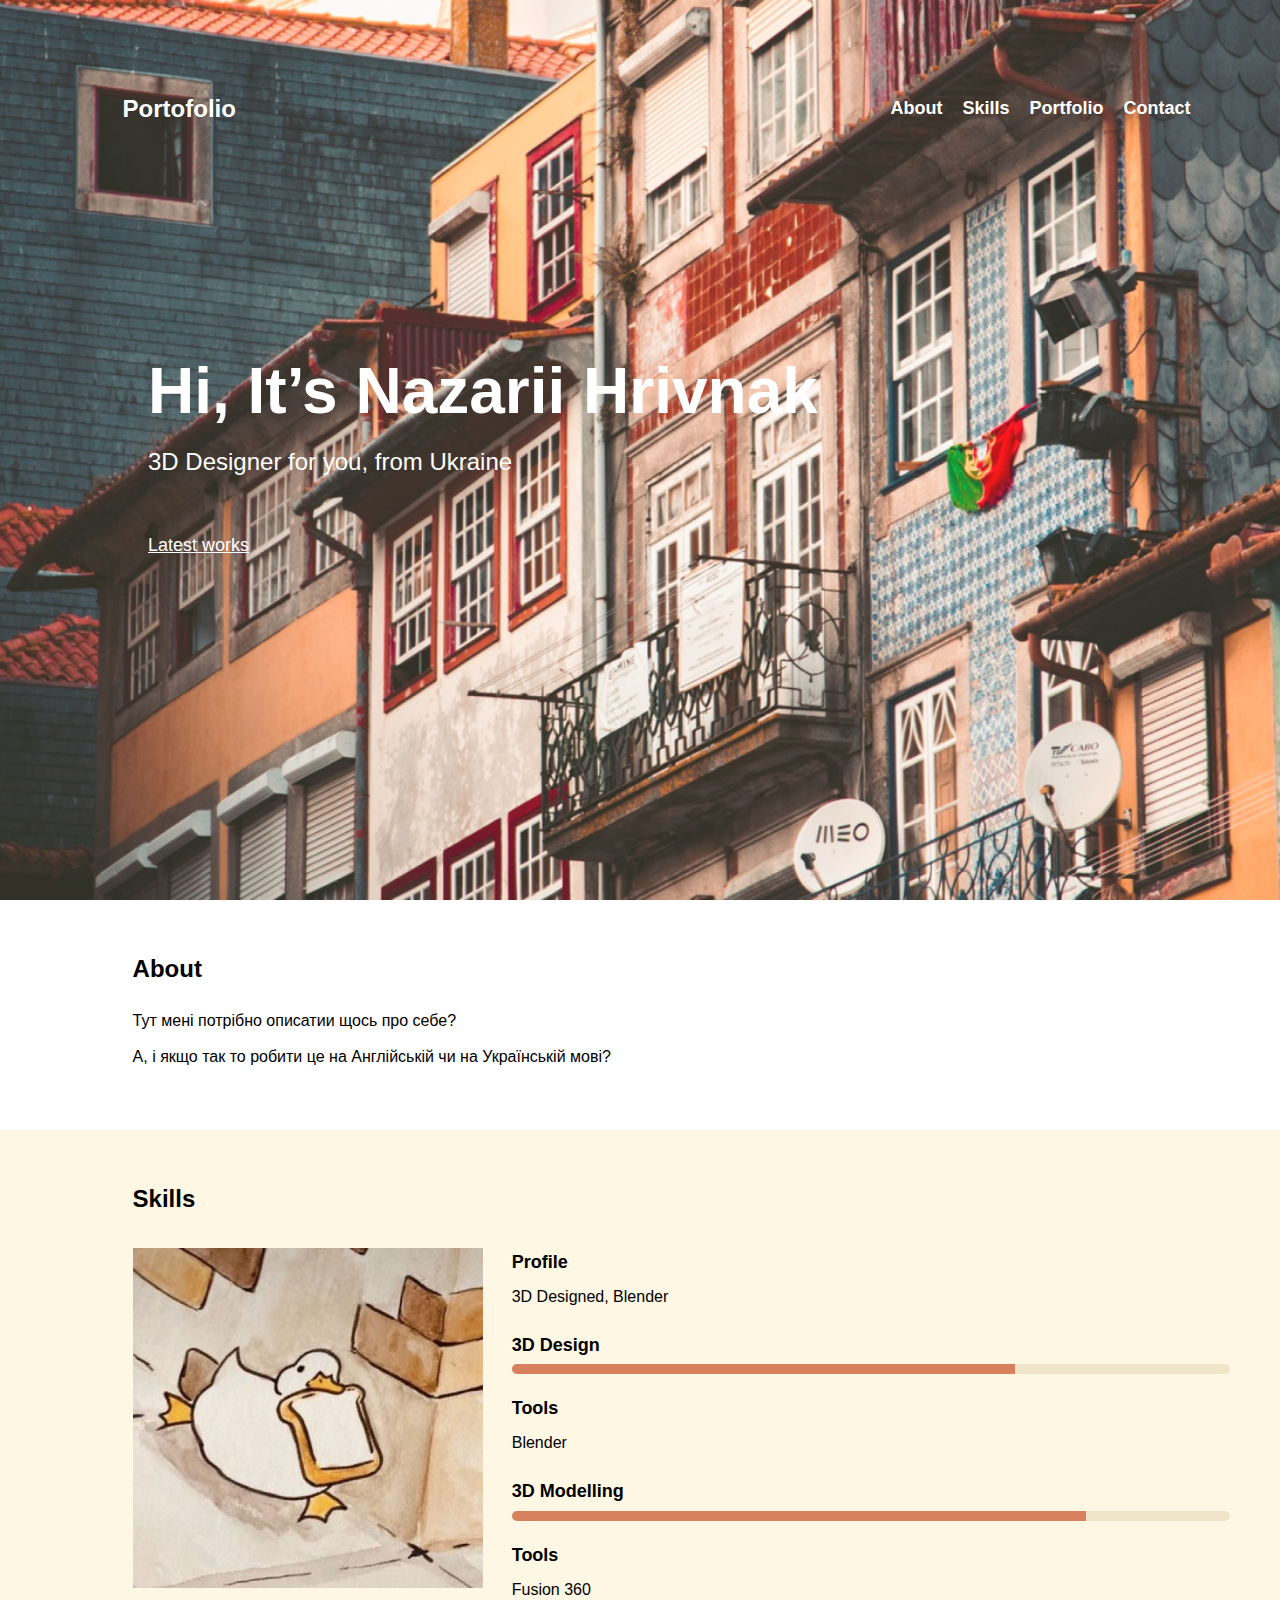
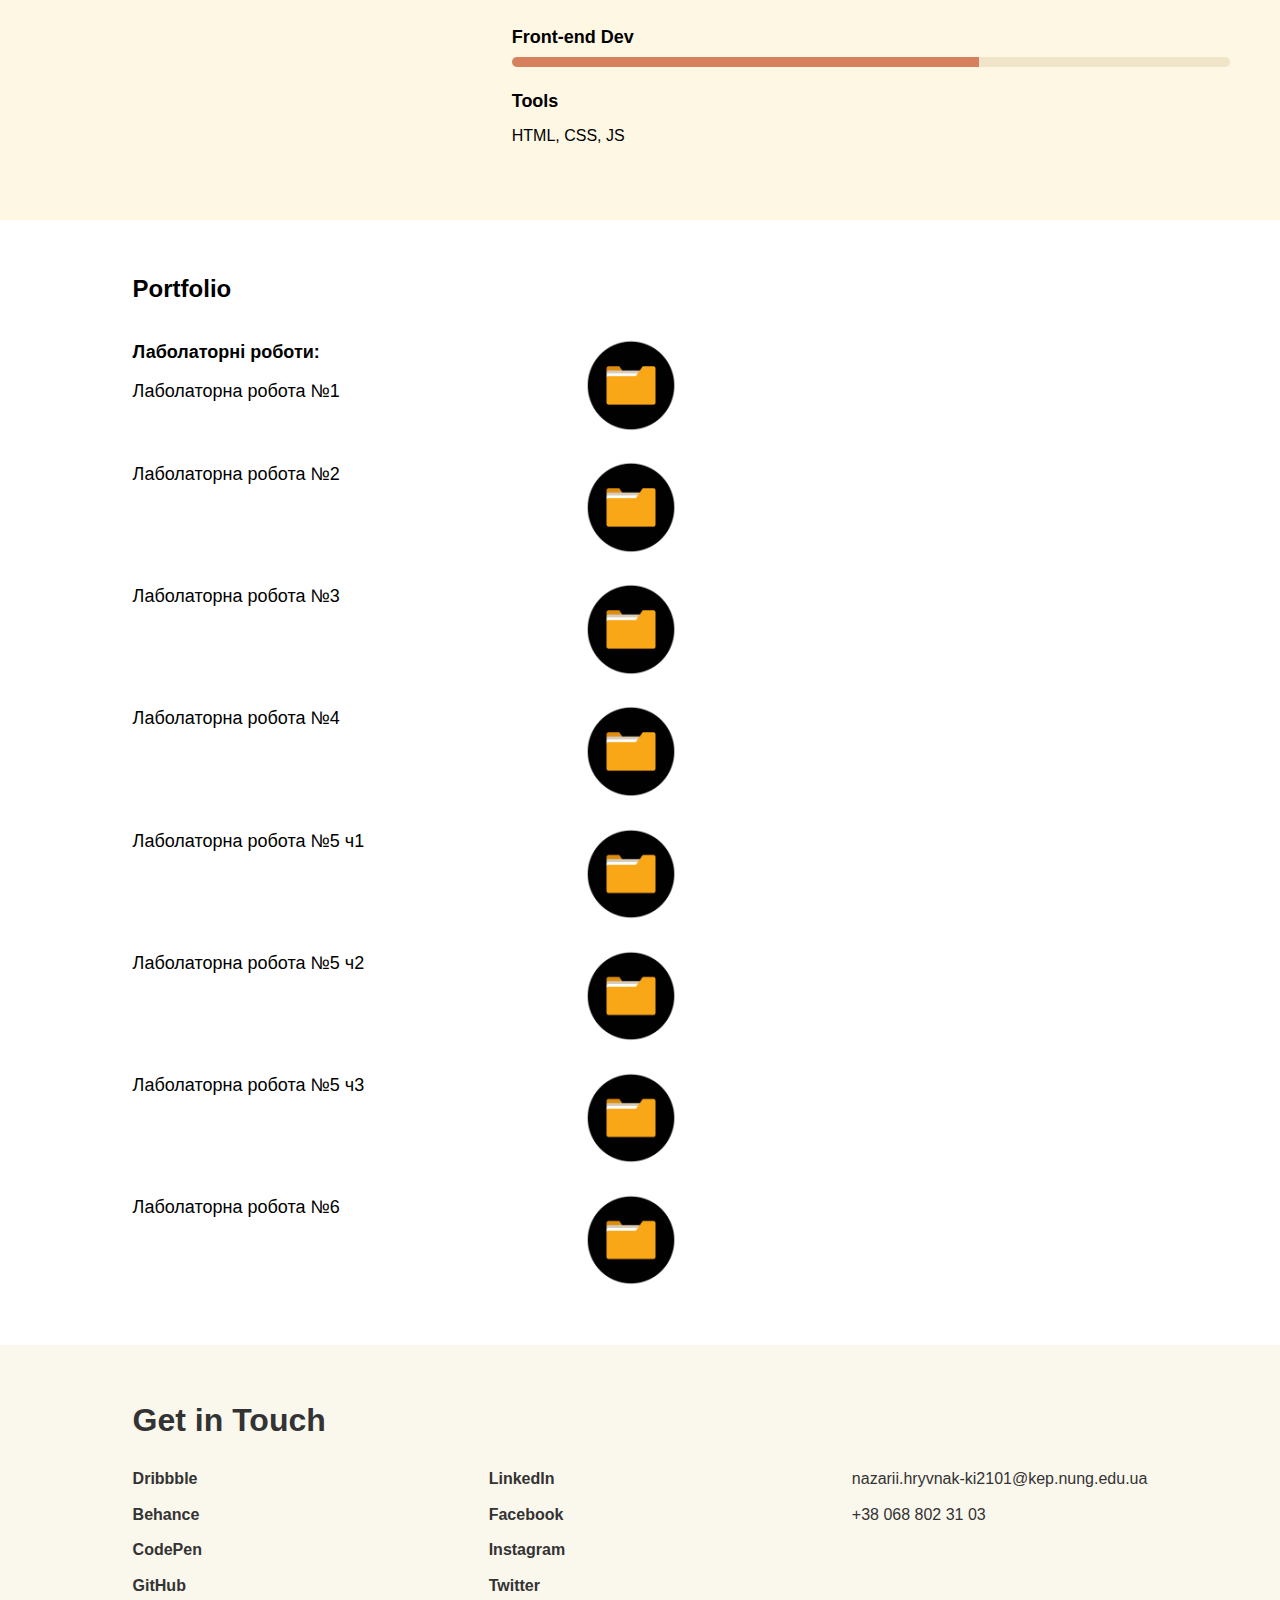
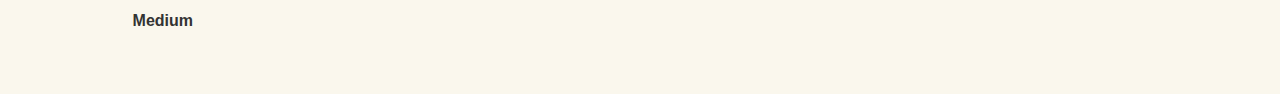
==== commit 67f9f661: "Update index.html" ====
--- a/index.html
+++ b/index.html
@@ -170,6 +170,17 @@
                     </div>
                 </div>
 
+                <div class="portfolio-description">
+                    <p>Лаболаторна робота №6</p>
+                </div>
+                <div class="portfolio-images">
+                    <div class="image-row">
+                        <a href="Lab6/heroes.html" target="_blank">
+                            <img src="Images/1726381969656.png" alt="Portfolio image 1" class="hover-image">
+                        </a>
+                    </div>
+                </div>
+
 
 
             </div>
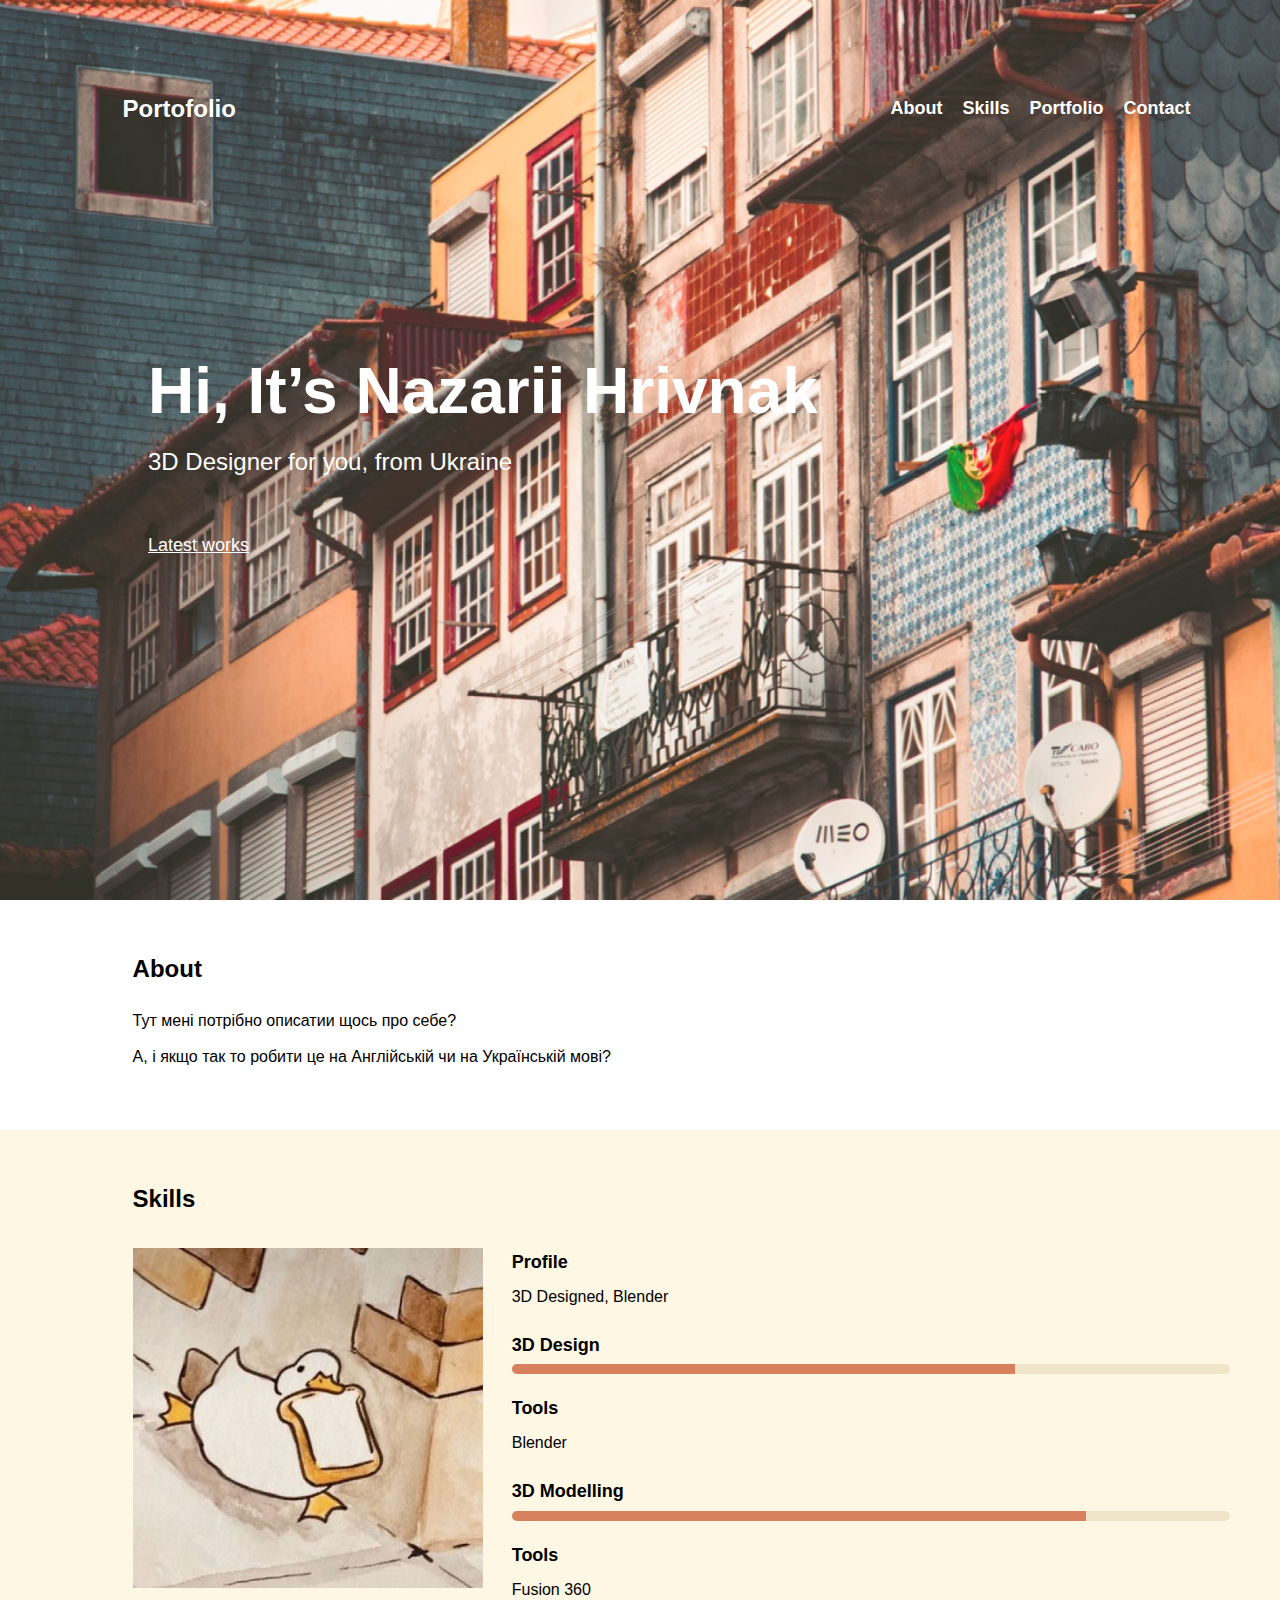
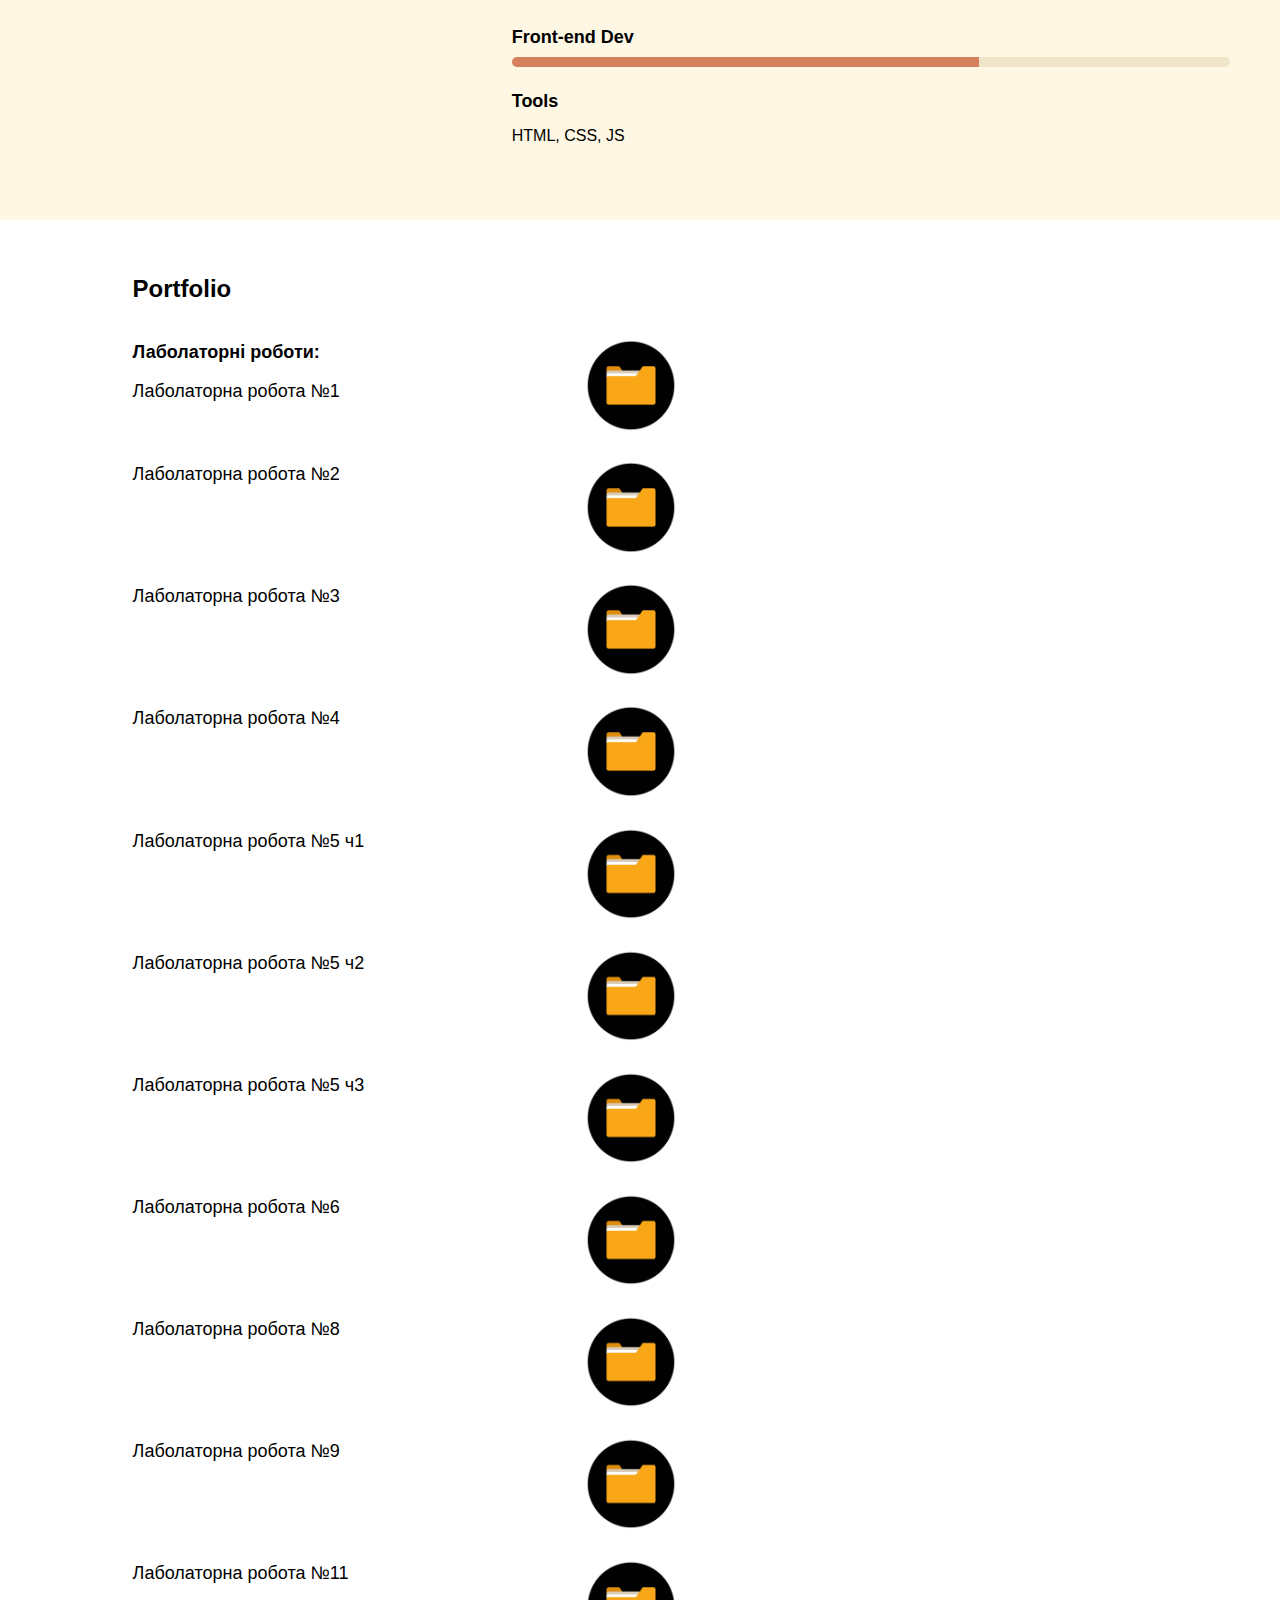
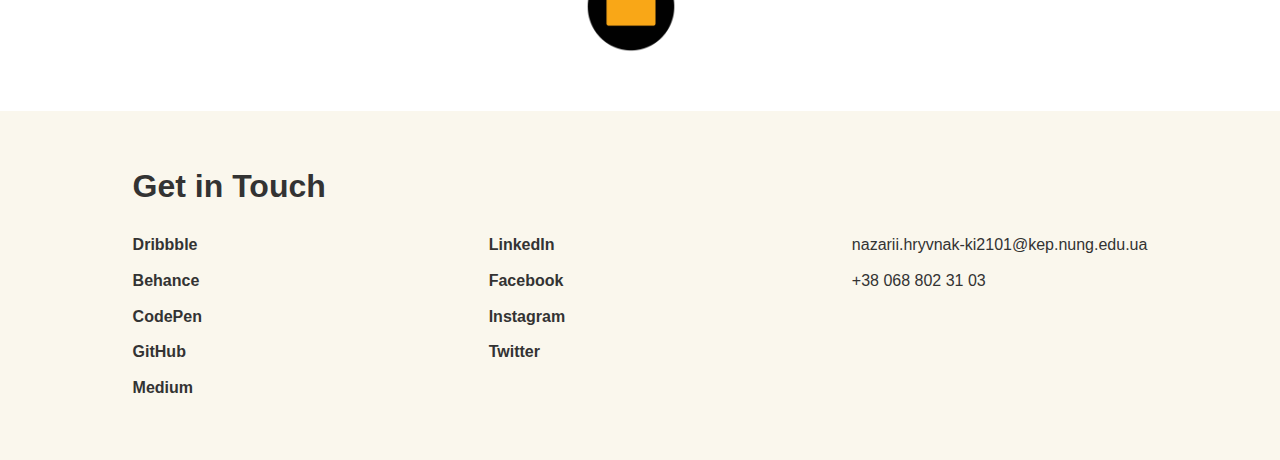
==== commit 9288042d: "Update index.html" ====
--- a/index.html
+++ b/index.html
@@ -181,6 +181,39 @@
                     </div>
                 </div>
 
+                <div class="portfolio-description">
+                    <p>Лаболаторна робота №8</p>
+                </div>
+                <div class="portfolio-images">
+                    <div class="image-row">
+                        <a href="Lab8/index.html" target="_blank">
+                            <img src="Images/1726381969656.png" alt="Portfolio image 1" class="hover-image">
+                        </a>
+                    </div>
+                </div>
+
+                <div class="portfolio-description">
+                    <p>Лаболаторна робота №9</p>
+                </div>
+                <div class="portfolio-images">
+                    <div class="image-row">
+                        <a href="Lab9/index.html" target="_blank">
+                            <img src="Images/1726381969656.png" alt="Portfolio image 1" class="hover-image">
+                        </a>
+                    </div>
+                </div>
+
+                <div class="portfolio-description">
+                    <p>Лаболаторна робота №11</p>
+                </div>
+                <div class="portfolio-images">
+                    <div class="image-row">
+                        <a href="Lab11/index.html" target="_blank">
+                            <img src="Images/1726381969656.png" alt="Portfolio image 1" class="hover-image">
+                        </a>
+                    </div>
+                </div>
+
 
 
             </div>
